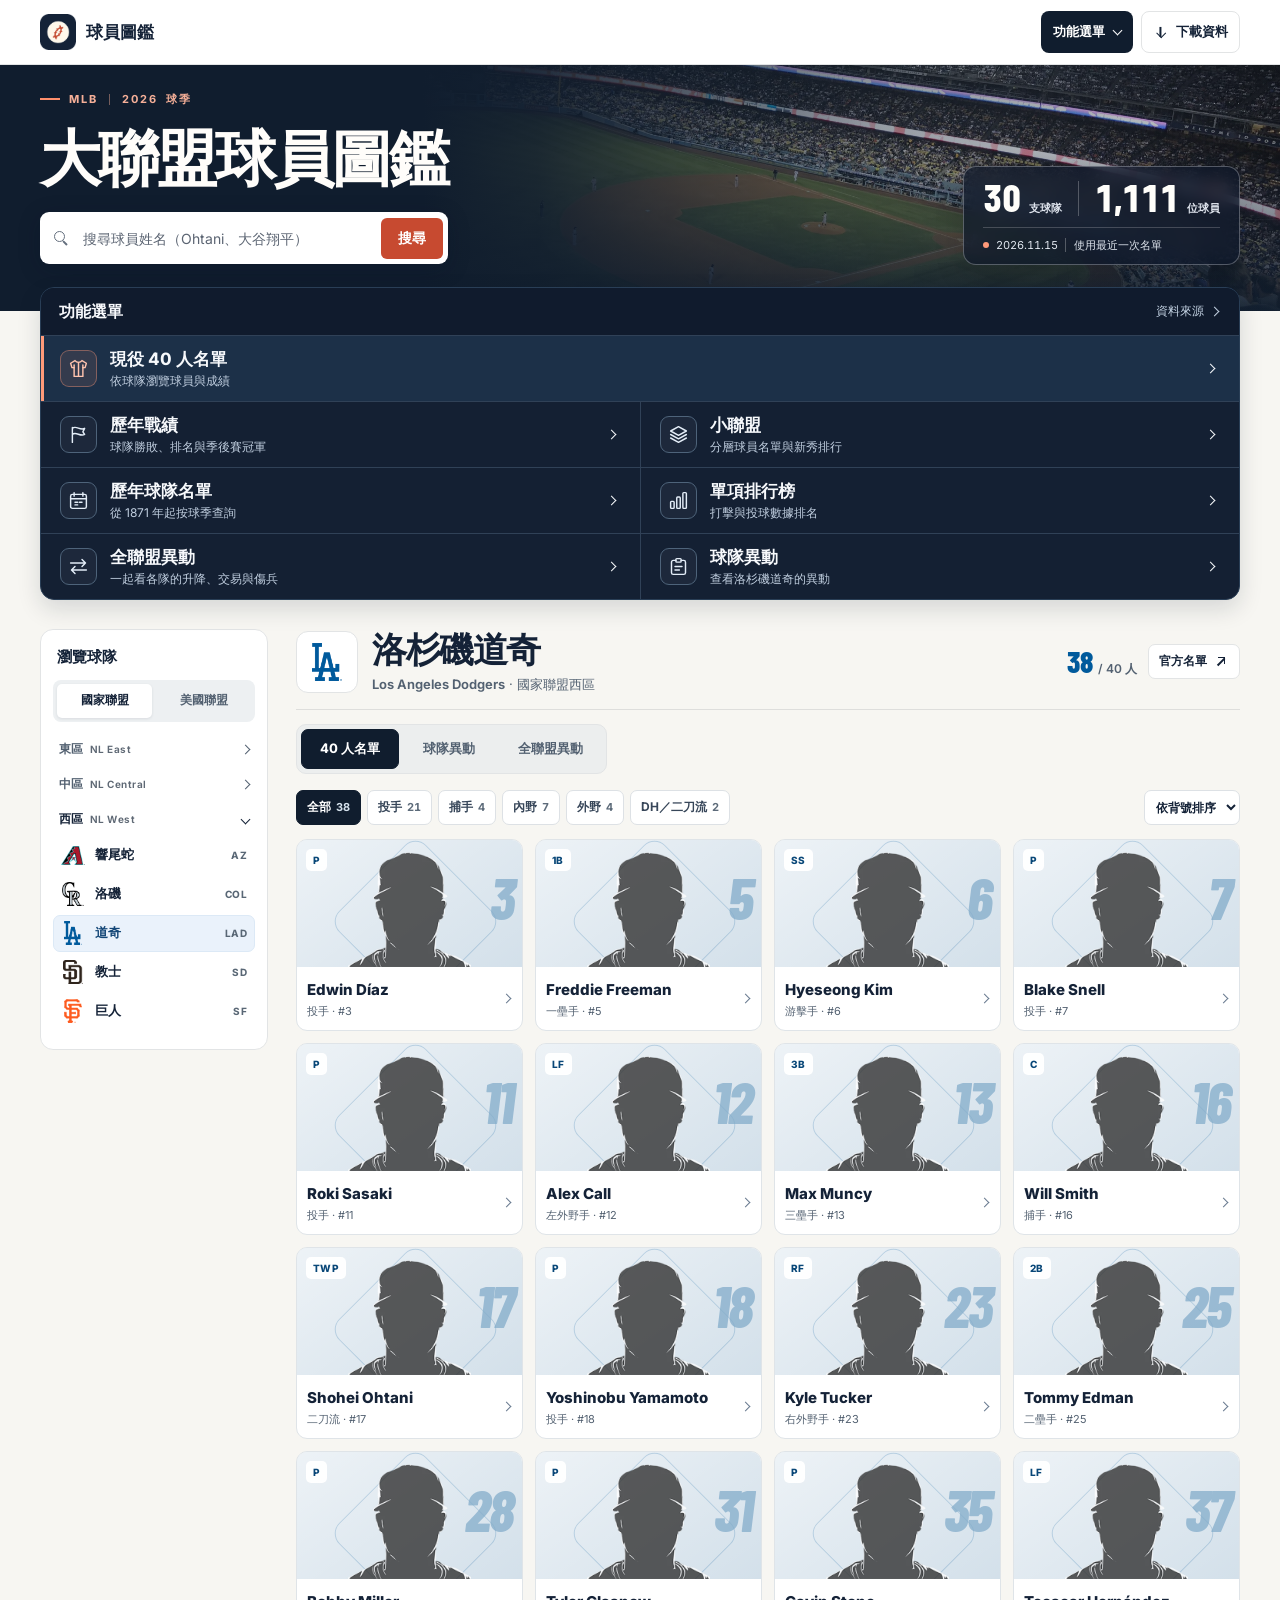
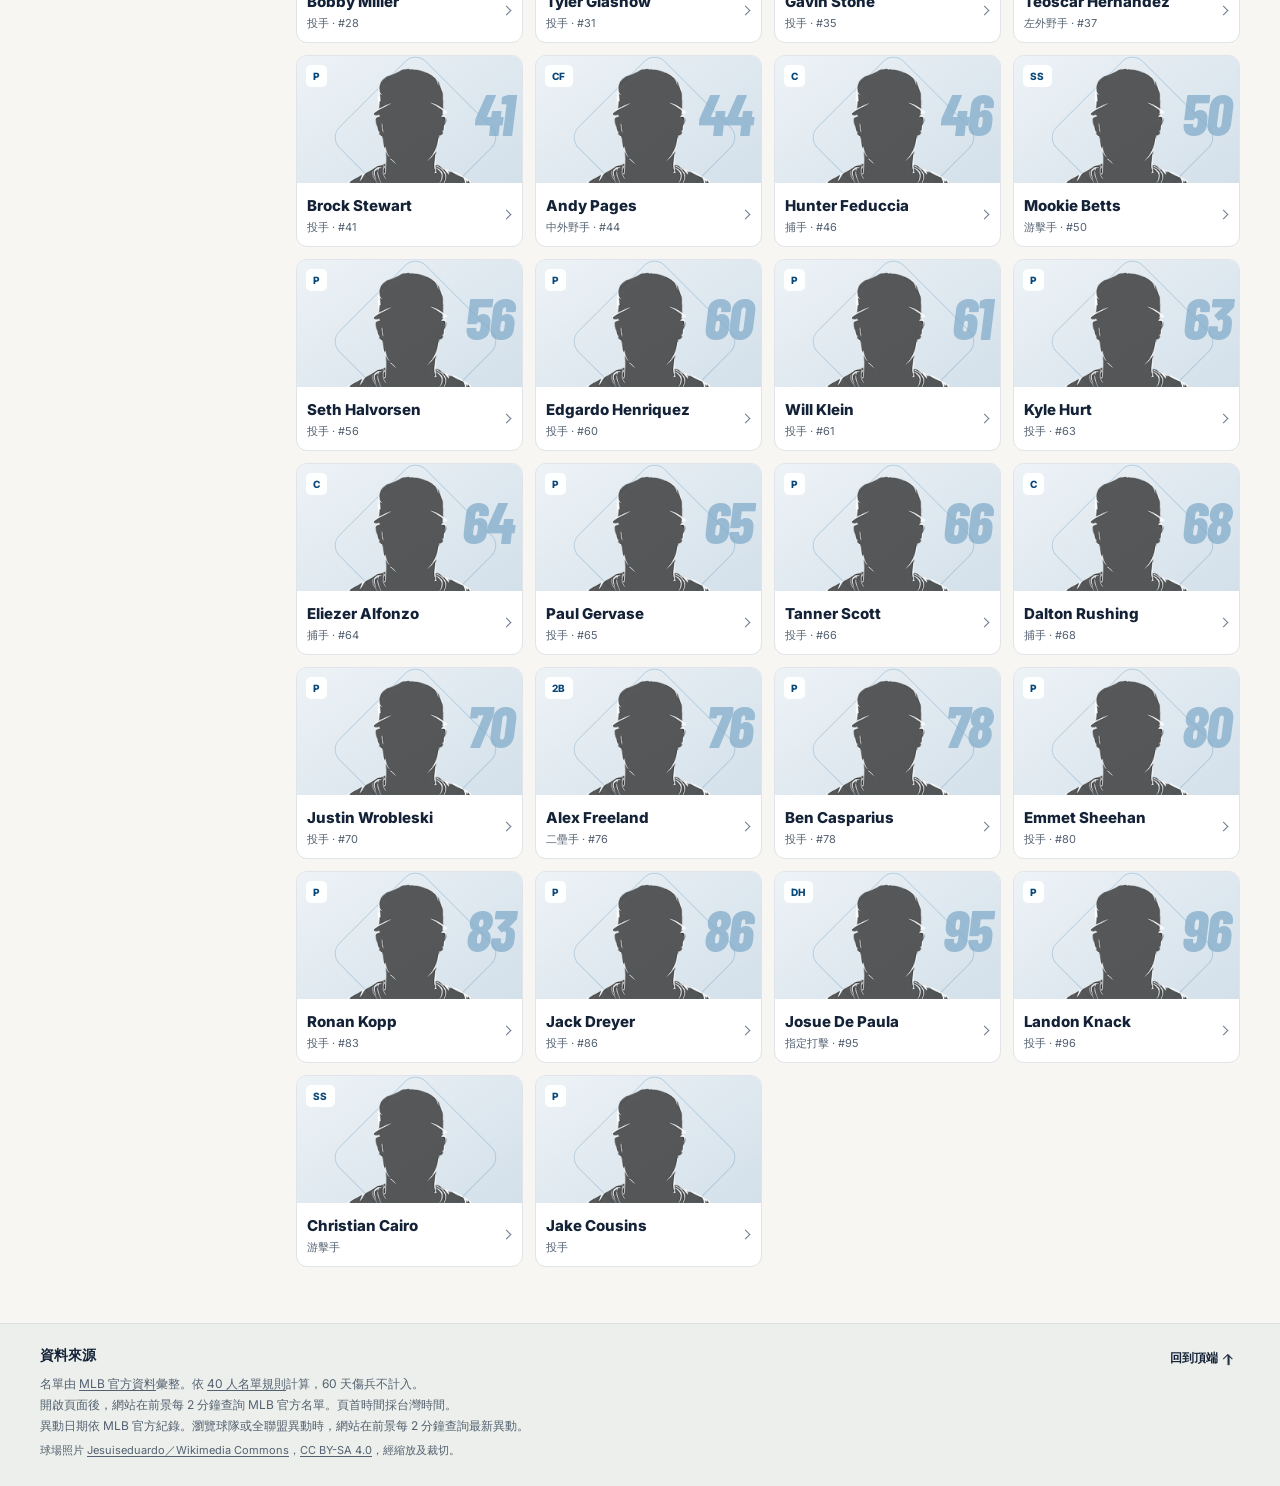
==== docs/index.html @ 98063367 "Make homepage features easier to find on mobile and desktop" ====
<!doctype html>
<html lang="zh-Hant">
<head>
  <meta charset="utf-8">
  <meta name="viewport" content="width=device-width, initial-scale=1">
  <meta name="theme-color" content="#101d2e">
  <meta name="description" content="查詢 MLB 30 支球隊的官方 40 人名單、球員資料與升降、交易等球隊異動。">
  <title>球員圖鑑｜MLB 40 人名單</title>
  <link rel="icon" href="assets/baseball.png" type="image/png">
  <link rel="preload" href="assets/inter.woff2" as="font" type="font/woff2" crossorigin>
  <link rel="preconnect" href="https://img.mlbstatic.com" crossorigin>
  <link rel="stylesheet" href="styles.css?v=5">
  <script type="module" src="app.js?v=5"></script>
</head>
<body id="top" class="home-page">
  <a class="skip-link" href="#roster">跳到球員名單</a>
  <header class="site-header home-header" id="home-header">
    <div class="shell header-inner">
      <a class="brand" href="./" aria-label="球員圖鑑首頁">
        <img class="brand-mark" src="assets/baseball.png" alt="" width="36" height="36">
        <span>球員圖鑑</span>
      </a>
      <div class="header-actions">
        <a class="header-menu-link" href="#site-menu">功能選單<span class="icon icon-chevron" aria-hidden="true"></span></a>
        <details class="downloads" id="downloads">
          <summary><span class="icon icon-download" aria-hidden="true"></span>下載資料</summary>
          <div class="download-menu">
            <a href="data/mlb-40-man.csv" data-export="csv" download="mlb-40-man.csv">CSV <span>試算表</span></a>
            <a href="data/rosters.json" data-export="json" download="rosters.json">JSON <span>結構化資料</span></a>
          </div>
        </details>
      </div>
    </div>
  </header>

  <main>
    <section class="hero" aria-labelledby="page-title">
      <div class="hero-image" aria-hidden="true"></div>
      <div class="shell hero-inner">
        <div class="hero-copy">
          <p class="eyebrow"><span></span>MLB <span class="eyebrow-divider"></span> <b id="season">2026</b> 球季</p>
          <h1 id="page-title">大聯盟球員圖鑑</h1>
          <form class="search-form" id="player-search" role="search">
            <label for="search-input" class="visually-hidden">搜尋全部球隊的球員</label>
            <span class="icon icon-search" aria-hidden="true"></span>
            <input id="search-input" name="q" type="search" autocomplete="off" spellcheck="false" placeholder="搜尋球員姓名（Ohtani、大谷翔平）" disabled>
            <button type="button" id="clear-search" class="search-clear" aria-label="清除搜尋" hidden><span class="icon icon-close" aria-hidden="true"></span></button>
            <button class="search-submit" type="submit" disabled>搜尋</button>
          </form>
        </div>
        <div class="hero-facts" aria-label="名單涵蓋範圍">
          <div class="fact-numbers">
            <div class="fact"><strong id="team-total">–</strong><span>支球隊</span></div>
            <div class="fact"><strong id="player-total">–</strong><span>位球員</span></div>
          </div>
          <div class="fact-date" id="live-status"><span class="fact-dot"></span><time id="hero-date"></time><span id="live-status-text">MLB 官方資料</span></div>
        </div>
      </div>
    </section>

    <nav class="shell feature-menu" id="site-menu" aria-labelledby="site-menu-title" tabindex="-1">
      <div class="feature-menu-heading">
        <h2 id="site-menu-title">功能選單</h2>
        <a class="feature-source" href="#sources">資料來源<span class="icon icon-chevron" aria-hidden="true"></span></a>
      </div>
      <ul class="feature-list">
        <li class="feature-primary">
          <a class="feature-link" href="#roster" data-team-view="roster" aria-current="true" aria-labelledby="feature-roster-title">
            <span class="feature-mark" aria-hidden="true"><svg viewBox="0 0 24 24" focusable="false"><path d="M8 3 3 6l1.5 5H7v10h10V11h2.5L21 6l-5-3c-1 1.4-2.3 2-4 2S9 4.4 8 3Z"/><path d="M12 5v16M7 11V8m10 3V8"/></svg></span>
            <span class="feature-copy"><strong id="feature-roster-title">現役 40 人名單</strong><small>依球隊瀏覽球員與成績</small></span>
            <span class="icon icon-chevron feature-chevron" aria-hidden="true"></span>
          </a>
        </li>
        <li>
          <a class="feature-link" href="standings.html" aria-labelledby="feature-standings-title">
            <span class="feature-mark" aria-hidden="true"><svg viewBox="0 0 24 24" focusable="false"><path d="M5 21V4m0 1c4-4 9 3 14 0l-2 4 2 3c-5 3-10-4-14 0"/></svg></span>
            <span class="feature-copy"><strong id="feature-standings-title">歷年戰績</strong><small>球隊勝敗、排名與季後賽冠軍</small></span>
            <span class="icon icon-chevron feature-chevron" aria-hidden="true"></span>
          </a>
        </li>
        <li>
          <a class="feature-link" href="minors.html" data-minors-link aria-labelledby="feature-minors-title">
            <span class="feature-mark" aria-hidden="true"><svg viewBox="0 0 24 24" focusable="false"><path d="m12 3 9 5-9 5-9-5 9-5Zm-9 9 9 5 9-5M3 16l9 5 9-5"/></svg></span>
            <span class="feature-copy"><strong id="feature-minors-title">小聯盟</strong><small>分層球員名單與新秀排行</small></span>
            <span class="icon icon-chevron feature-chevron" aria-hidden="true"></span>
          </a>
        </li>
        <li>
          <a class="feature-link" href="history.html" aria-labelledby="feature-history-title">
            <span class="feature-mark" aria-hidden="true"><svg viewBox="0 0 24 24" focusable="false"><rect x="3" y="5" width="18" height="16" rx="2"/><path d="M7 3v4m10-4v4M3 10h18m-13 4h3m2 0h3m-8 3h3"/></svg></span>
            <span class="feature-copy"><strong id="feature-history-title">歷年球隊名單</strong><small>從 1871 年起按球季查詢</small></span>
            <span class="icon icon-chevron feature-chevron" aria-hidden="true"></span>
          </a>
        </li>
        <li>
          <a class="feature-link" href="leaders.html" aria-labelledby="feature-leaders-title">
            <span class="feature-mark" aria-hidden="true"><svg viewBox="0 0 24 24" focusable="false"><rect x="3" y="13" width="4" height="8" rx="1"/><rect x="10" y="8" width="4" height="13" rx="1"/><rect x="17" y="3" width="4" height="18" rx="1"/></svg></span>
            <span class="feature-copy"><strong id="feature-leaders-title">單項排行榜</strong><small>打擊與投球數據排名</small></span>
            <span class="icon icon-chevron feature-chevron" aria-hidden="true"></span>
          </a>
        </li>
        <li>
          <a class="feature-link" href="?view=league-transactions#roster" data-team-view="league-transactions" aria-labelledby="feature-league-title">
            <span class="feature-mark" aria-hidden="true"><svg viewBox="0 0 24 24" focusable="false"><path d="M3 8h17l-4-4m4 4-4 4M21 16H4l4 4m-4-4 4-4"/></svg></span>
            <span class="feature-copy"><strong id="feature-league-title">全聯盟異動</strong><small>一起看各隊的升降、交易與傷兵</small></span>
            <span class="icon icon-chevron feature-chevron" aria-hidden="true"></span>
          </a>
        </li>
        <li>
          <a class="feature-link" href="?view=transactions#roster" data-team-view="transactions" aria-labelledby="feature-team-title">
            <span class="feature-mark" aria-hidden="true"><svg viewBox="0 0 24 24" focusable="false"><path d="M9 5H6a2 2 0 0 0-2 2v12a2 2 0 0 0 2 2h12a2 2 0 0 0 2-2V7a2 2 0 0 0-2-2h-3M8 12h8m-8 4h5"/><rect x="9" y="3" width="6" height="4" rx="1"/></svg></span>
            <span class="feature-copy"><strong id="feature-team-title">球隊異動</strong><small id="feature-team-detail">查看所選球隊的異動</small></span>
            <span class="icon icon-chevron feature-chevron" aria-hidden="true"></span>
          </a>
        </li>
      </ul>
    </nav>

    <div class="shell directory" id="roster">
      <aside class="teams-panel" aria-labelledby="teams-title">
        <h2 id="teams-title">瀏覽球隊</h2>
        <div class="desktop-teams">
          <div class="league-switch" id="league-switch" role="group" aria-label="聯盟">
            <button type="button" data-league="NL" aria-pressed="true" disabled>國家聯盟</button>
            <button type="button" data-league="AL" aria-pressed="false" disabled>美國聯盟</button>
          </div>
          <div class="division-list" id="division-list"></div>
        </div>
        <label for="team-select" class="mobile-teams visually-hidden">選擇球隊</label>
        <select id="team-select" class="mobile-teams team-select" disabled></select>
      </aside>

      <section class="roster-main" id="roster-main" aria-labelledby="roster-title" aria-busy="true">
        <div id="view-heading" class="view-heading">
          <h2 id="roster-title" tabindex="-1">球員名單</h2>
        </div>
        <div class="team-view-switch" id="team-view-switch" role="group" aria-label="查看球隊資料" hidden>
          <button type="button" data-team-view="roster" aria-pressed="true">40 人名單</button>
          <button type="button" data-team-view="transactions" aria-pressed="false">球隊異動</button>
          <button type="button" data-team-view="league-transactions" aria-pressed="false">全聯盟異動</button>
        </div>
        <div class="roster-toolbar" id="roster-toolbar" hidden>
          <div id="position-filters" class="position-filters" role="group" aria-label="依守備位置篩選">
            <button type="button" data-position="all" aria-pressed="true">全部 <span></span></button>
            <button type="button" data-position="pitcher" aria-pressed="false">投手 <span></span></button>
            <button type="button" data-position="catcher" aria-pressed="false">捕手 <span></span></button>
            <button type="button" data-position="infield" aria-pressed="false">內野 <span></span></button>
            <button type="button" data-position="outfield" aria-pressed="false">外野 <span></span></button>
            <button type="button" data-position="other" aria-pressed="false">DH／二刀流 <span></span></button>
          </div>
          <div class="sort-control">
            <label for="sort-select" class="visually-hidden">排序</label>
            <select id="sort-select">
              <option value="jersey">依背號排序</option>
              <option value="name">依英文姓名</option>
              <option value="age">依年齡排序</option>
            </select>
          </div>
        </div>
        <p id="results-status" class="visually-hidden" role="status" aria-live="polite"></p>
        <div id="player-results" class="player-results">
          <p class="loading-message">正在載入 MLB 名單…</p>
        </div>
        <section id="transactions-panel" aria-label="球隊異動" hidden>
          <div class="roster-toolbar transaction-toolbar">
            <div class="position-filters" id="transaction-filters" role="group" aria-label="異動類型">
              <button type="button" data-transaction-filter="all" aria-pressed="true">全部</button>
              <button type="button" data-transaction-filter="roster" aria-pressed="false">升降</button>
              <button type="button" data-transaction-filter="trade" aria-pressed="false">交易</button>
              <button type="button" data-transaction-filter="injury" aria-pressed="false">傷兵</button>
              <button type="button" data-transaction-filter="waivers" aria-pressed="false">DFA／讓渡</button>
              <button type="button" data-transaction-filter="contracts" aria-pressed="false">簽約／離隊</button>
              <button type="button" data-transaction-filter="other" aria-pressed="false">其他</button>
            </div>
            <div class="sort-control">
              <label for="transaction-period" class="visually-hidden">異動日期範圍</label>
              <select id="transaction-period">
                <option value="30">近 30 天</option>
                <option value="90">近 90 天</option>
                <option value="365">近一年</option>
              </select>
            </div>
          </div>
          <div class="transaction-status-line">
            <p id="transaction-status" class="transaction-status" role="status"></p>
            <button type="button" id="transaction-retry" class="source-link" hidden>重新查詢</button>
          </div>
          <div id="transaction-results"></div>
          <button type="button" id="transaction-more" class="show-more" hidden></button>
        </section>
        <noscript><p>啟用 JavaScript 即可瀏覽球隊，也可以直接下載 <a href="data/mlb-40-man.csv" download>完整 CSV 名單</a>。</p></noscript>
      </section>
    </div>
  </main>

  <footer id="sources" class="site-footer">
    <div class="shell footer-inner">
      <div>
        <h2>資料來源</h2>
        <p>名單由 <a href="https://www.mlb.com/team" target="_blank" rel="noopener noreferrer">MLB 官方資料</a>彙整。依 <a href="https://www.mlb.com/glossary/transactions/40-man-roster" target="_blank" rel="noopener noreferrer">40 人名單規則</a>計算，60 天傷兵不計入。</p>
        <p>開啟頁面後，網站在前景每 2 分鐘查詢 MLB 官方名單。頁首時間採台灣時間。</p>
        <p>異動日期依 MLB 官方紀錄。瀏覽球隊或全聯盟異動時，網站在前景每 2 分鐘查詢最新異動。</p>
        <p class="photo-credit">球場照片 <a href="https://commons.wikimedia.org/wiki/File:Dodger_Stadium_Field.jpg" target="_blank" rel="noopener noreferrer">Jesuiseduardo／Wikimedia Commons</a>，<a href="https://creativecommons.org/licenses/by-sa/4.0/" target="_blank" rel="noopener noreferrer">CC BY-SA 4.0</a>，經縮放及裁切。</p>
      </div>
      <a class="top-link" href="#top">回到頂端 <span class="icon icon-up" aria-hidden="true"></span></a>
    </div>
  </footer>

</body>
</html>
---- docs/styles.css ----
@font-face {
  font-family: Inter;
  src: url("assets/inter.woff2") format("woff2");
  font-display: swap;
  font-weight: 400 800;
}

@font-face {
  font-family: "Barlow Condensed";
  src: url("assets/barlow-normal-800.woff2") format("woff2");
  font-display: swap;
  font-weight: 800;
}

@font-face {
  font-family: "Barlow Condensed";
  src: url("assets/barlow-italic-800.woff2") format("woff2");
  font-display: swap;
  font-style: italic;
  font-weight: 800;
}

:root {
  color-scheme: light;
  --paper: #f7f6f2;
  --surface: #fff;
  --ink: #142237;
  --muted: #536171;
  --line: #e2e4e5;
  --navy: #101d2e;
  --orange: #c74a30;
  --orange-light: #ff9a79;
  --blue: #154777;
  --team: #005a9c;
  --font: Inter, "Noto Sans CJK TC", "PingFang TC", "Microsoft JhengHei", sans-serif;
  --display: "Barlow Condensed", "Arial Narrow", var(--font);
  font-family: var(--font);
  color: var(--ink);
  background: var(--paper);
}

*, *::before, *::after { box-sizing: border-box; }

html { scroll-behavior: smooth; }
body { margin: 0; min-width: 300px; }
a { color: inherit; }
button, input, select { font: inherit; }
button, summary, select { cursor: pointer; }
button { color: inherit; }
:focus-visible { outline: 3px solid #136cb0; outline-offset: 3px; }
[hidden] { display: none !important; }

.shell {
  max-width: 1344px;
  width: calc(100% - 80px);
  margin-inline: auto;
}

.visually-hidden {
  position: absolute !important;
  width: 1px;
  height: 1px;
  padding: 0;
  margin: -1px;
  clip-path: inset(50%);
  overflow: hidden;
  white-space: nowrap;
}

.skip-link {
  position: fixed;
  z-index: 20;
  left: 14px;
  top: 10px;
  transform: translateY(-180%);
  padding: 10px 14px;
  border-radius: 7px;
  background: white;
}
.skip-link:focus { transform: none; }

.site-header {
  background: var(--surface);
  position: relative;
  z-index: 3;
}

.home-header { position: sticky; top: 0; border-bottom: 1px solid var(--line); }
.home-page :is(#site-menu, #roster, #roster-title, #sources) { scroll-margin-top: 76px; }

.header-inner {
  min-height: 64px;
  display: flex;
  justify-content: space-between;
  align-items: center;
  gap: 10px;
}

.brand {
  display: inline-flex;
  align-items: center;
  gap: 10px;
  justify-self: start;
  font-size: 17px;
  font-weight: 800;
  text-decoration: none;
  white-space: nowrap;
}
.brand-mark { display: block; }

.header-actions { display: flex; flex-shrink: 0; align-items: center; gap: 8px; }
.header-menu-link {
  display: inline-flex;
  align-items: center;
  gap: 9px;
  min-height: 42px;
  padding: 8px 12px;
  border-radius: 8px;
  background: var(--navy);
  color: white;
  font-size: 13px;
  font-weight: 750;
  text-decoration: none;
  white-space: nowrap;
}
.header-menu-link:hover { background: #253952; }
.header-menu-link .icon-chevron { transform: translateY(-2px) rotate(135deg); }

.downloads { position: relative; }
.downloads summary {
  background: white;
  border: 1px solid var(--line);
  border-radius: 8px;
  padding: 8px 11px;
  min-height: 42px;
  color: var(--ink);
  font-size: 13px;
  font-weight: 700;
  list-style: none;
  display: flex;
  align-items: center;
  gap: 8px;
  white-space: nowrap;
}
summary::-webkit-details-marker { display: none; }
.downloads summary:hover, .downloads[open] summary { background: #f4f6f8; }
.download-menu {
  position: absolute;
  top: calc(100% + 9px);
  right: 0;
  width: 177px;
  padding: 5px;
  border: 1px solid var(--line);
  border-radius: 10px;
  box-shadow: 0 9px 24px #11263a19;
  background: var(--surface);
}
.download-menu a {
  display: flex;
  justify-content: space-between;
  align-items: center;
  text-decoration: none;
  padding: 9px 10px;
  border-radius: 6px;
  font-weight: 700;
  font-size: 13px;
}
.download-menu a:hover { background: #edf3f8; }
.download-menu span { color: var(--muted); font-size: 12px; font-weight: 500; }

.hero {
  position: relative;
  overflow: hidden;
  color: white;
  background: var(--navy);
  isolation: isolate;
}
.hero-image {
  position: absolute;
  z-index: -1;
  inset: 0 0 0 31%;
  background: url("assets/dodger-stadium.webp") 59% 56% / cover no-repeat;
}
.hero::after {
  content: "";
  position: absolute;
  z-index: -1;
  inset: 0;
  background:
    linear-gradient(90deg, #101d2e 23%, #101d2e 33%, #101d2ee8 42%, #101d2e52 69%, #101d2e16 100%),
    linear-gradient(0deg, #101d2ef0 0%, #17243729 65%, #101d2e36 100%);
}
.hero-inner {
  min-height: 246px;
  display: flex;
  justify-content: space-between;
  align-items: end;
  gap: 26px;
  padding-block: 26px 46px;
}
.hero-copy { align-self: center; min-width: 0; }
.eyebrow {
  display: flex;
  gap: 9px;
  align-items: center;
  margin: 0 0 14px;
  font-size: 11px;
  letter-spacing: .16em;
  font-weight: 750;
  color: #f5af98;
}
.eyebrow > span:first-child { width: 20px; height: 2px; background: #ff8f6c; }
.eyebrow-divider { width: 1px; height: 11px; background: #f5af9870; margin-inline: 3px; }
.hero h1 {
  margin: 0;
  font-size: clamp(36px, 4.8vw, 65px);
  font-weight: 900;
  letter-spacing: -.045em;
  line-height: 1.2;
  color: #fffdfa;
}
.hero-copy .search-form { margin-top: 18px; }

.search-form {
  min-height: 52px;
  width: min(484px, 100%);
  display: flex;
  align-items: center;
  gap: 12px;
  padding: 5px 5px 5px 14px;
  border-radius: 9px;
  background: white;
  color: var(--ink);
  box-shadow: 0 5px 22px #0a12243d;
}
.search-form:focus-within { outline: 2px solid #9acbfc; outline-offset: 3px; }
.search-form input {
  flex: 1;
  min-width: 0;
  border: 0;
  padding-block: 8px;
  outline: none;
  background: transparent;
  color: var(--ink);
  font-size: 14px;
}
.search-form input::placeholder { color: #5b6472; opacity: 1; }
.search-form input::-webkit-search-cancel-button { display: none; }
.search-form input:focus-visible { outline: none; }
.search-form > .icon { color: #646f7e; }
.search-clear {
  display: grid;
  place-items: center;
  padding: 0;
  border: 0;
  background: transparent;
  border-radius: 50%;
  width: 30px;
  height: 30px;
  flex-shrink: 0;
}
.search-clear:hover { background: #15283d12; }
.search-submit {
  flex-shrink: 0;
  background: var(--orange);
  color: #fff;
  border: 0;
  border-radius: 6px;
  min-height: 41px;
  padding: 7px 17px;
  font-size: 14px;
  font-weight: 750;
}
.search-submit:hover { background: #b73924; }

.hero-facts {
  border: 1px solid #ffffff48;
  border-radius: 13px;
  background: #0a1528a6;
  box-shadow: 0 10px 30px #0002;
  backdrop-filter: blur(9px);
  padding: 14px 19px 12px;
  min-width: 245px;
  flex-shrink: 0;
}
.fact-numbers { display: flex; align-items: center; }
.fact { display: flex; align-items: baseline; gap: 8px; flex: 1; white-space: nowrap; }
.fact + .fact { border-left: 1px solid #ffffff40; margin-left: 16px; padding-left: 16px; }
.fact strong { font: 800 37px/.9 var(--display); color: #fffefa; font-variant-numeric: tabular-nums; }
.fact span { color: #e0e5ee; font-size: 11px; font-weight: 600; }
.fact-date {
  border-top: 1px solid #ffffff32;
  padding-top: 10px;
  margin-top: 11px;
  display: flex;
  align-items: center;
  gap: 7px;
  font-size: 11px;
  line-height: 1.3;
  color: #e1e7ef;
}
.fact-date time { font-variant-numeric: tabular-nums; }
.fact-date time + span { padding-left: 8px; border-left: 1px solid #ffffff45; }
.fact-dot { width: 6px; height: 6px; border-radius: 50%; background: #ff9a79; }
.fact-date[data-state="fresh"] .fact-dot { background: #88e6b9; }

.feature-menu {
  position: relative;
  z-index: 1;
  margin-top: -24px;
  border: 1px solid #293e56;
  border-radius: 14px;
  overflow: hidden;
  background: #142033;
  color: #f7f9fc;
  box-shadow: 0 9px 23px #101d2e24;
}
.feature-menu-heading {
  display: flex;
  justify-content: space-between;
  align-items: center;
  min-height: 47px;
  gap: 10px;
  padding: 0 18px;
  background: #101b2d;
}
.feature-menu-heading h2 { margin: 0; font-size: 16px; font-weight: 800; }
.feature-source {
  display: inline-flex;
  align-items: center;
  gap: 7px;
  min-height: 44px;
  padding-inline: 3px;
  color: #c2d1e1;
  font-size: 12px;
  text-decoration: none;
  white-space: nowrap;
}
.feature-source:hover { text-decoration: underline; }
.feature-list {
  display: grid;
  grid-template-columns: repeat(2, minmax(0, 1fr));
  margin: 0;
  padding: 0;
  list-style: none;
}
.feature-list li { border-top: 1px solid #304157; min-width: 0; }
.feature-primary { grid-column: 1 / -1; }
.feature-list li:nth-child(odd):not(.feature-primary) { border-left: 1px solid #304157; }
.feature-link {
  display: grid;
  grid-template-columns: 37px minmax(0, 1fr) 13px;
  align-items: center;
  gap: 13px;
  min-height: 65px;
  height: 100%;
  padding: 8px 19px;
  text-decoration: none;
}
.feature-link[aria-current] { background: #1c3048; box-shadow: inset 3px 0 #ff9a79; }
.feature-link:hover, .feature-link:focus-visible, .feature-link:active { background: #263b55; }
.feature-link:focus-visible { outline: 2px solid #ffac8f; outline-offset: -3px; }
.feature-mark {
  display: grid;
  place-items: center;
  width: 37px;
  height: 37px;
  border: 1px solid #4e637a;
  border-radius: 9px;
  background: #ffffff0a;
  color: #e4edf8;
}
.feature-link[aria-current] .feature-mark {
  border-color: #ff9a7966;
  background: #ff9a791c;
  color: #ffc3ae;
}
.feature-mark svg {
  width: 21px;
  height: 21px;
  fill: none;
  stroke: currentColor;
  stroke-width: 1.65;
  stroke-linecap: round;
  stroke-linejoin: round;
}
.feature-copy { display: grid; gap: 3px; }
.feature-copy strong { font-size: 17px; line-height: 1.22; font-weight: 750; }
.feature-copy small { font-size: 12px; line-height: 1.3; color: #c1cfe0; }
.feature-chevron { width: 9px; height: 9px; color: #b1c1d4; }
.feature-link:hover .feature-chevron, .feature-link:focus-visible .feature-chevron { color: white; }

.directory {
  padding-block: 29px 56px;
  display: grid;
  grid-template-columns: 228px minmax(0, 1fr);
  gap: 28px;
  align-items: start;
}
.teams-panel {
  position: sticky;
  top: 17px;
  max-height: calc(100dvh - 34px);
  overflow: auto;
  background: var(--surface);
  border: 1px solid var(--line);
  border-radius: 13px;
  padding: 17px 12px 13px;
}
.teams-panel h2 {
  margin: 0 4px 13px;
  font-size: 15px;
  font-weight: 800;
  line-height: 1.3;
}
.league-switch {
  display: grid;
  grid-template-columns: 1fr 1fr;
  background: #edf0f2;
  border-radius: 8px;
  gap: 4px;
  padding: 4px;
  margin-bottom: 11px;
}
.league-switch button {
  border: 0;
  background: transparent;
  border-radius: 5px;
  min-height: 34px;
  font-size: 12px;
  font-weight: 700;
  color: var(--muted);
  white-space: nowrap;
}
.league-switch button[aria-pressed="true"] {
  background: white;
  color: var(--ink);
  box-shadow: 0 1px 3px #14223718;
}
.league-switch button:hover { color: var(--ink); }
.division + .division { margin-top: 2px; }
.division summary {
  display: flex;
  align-items: center;
  justify-content: space-between;
  padding: 7px 6px;
  min-height: 33px;
  font-size: 12px;
  font-weight: 750;
  color: var(--muted);
  list-style: none;
}
.division summary:hover { color: var(--ink); }
.division[open] summary { color: var(--ink); }
.division[open] .icon-chevron { transform: rotate(135deg); }
.division-name { display: flex; align-items: baseline; gap: 7px; }
.division-code { color: #5e6874; font-size: 10px; font-weight: 650; letter-spacing: .045em; }

.team-list { list-style: none; margin: 0; padding: 1px 0 6px; }
.team-list li + li { margin-top: 2px; }
.team-button {
  display: grid;
  grid-template-columns: 26px 1fr auto;
  align-items: center;
  gap: 8px;
  border: 1px solid transparent;
  background: transparent;
  border-radius: 7px;
  width: 100%;
  padding: 5px 7px;
  min-height: 37px;
  text-align: start;
  font-size: 13px;
  font-weight: 650;
}
.team-button:hover { background: #f2f5f8; }
.team-button[aria-current="true"] { background: #eaf2fb; border-color: #dce9f6; color: #144777; }
.team-button img, .result-team img { width: 24px; height: 24px; object-fit: contain; }
.team-button .team-abbr { font-size: 10px; letter-spacing: .03em; font-weight: 750; color: #596775; }
.mobile-teams { display: none; }

.view-heading {
  display: flex;
  align-items: center;
  justify-content: space-between;
  gap: 17px;
  min-height: 79px;
  margin-bottom: 14px;
  padding-bottom: 15px;
  border-bottom: 1px solid #dededc;
}
.team-identity { display: flex; align-items: center; min-width: 0; gap: 14px; }
.team-crest {
  width: 62px;
  height: 62px;
  padding: 11px;
  flex-shrink: 0;
  object-fit: contain;
  border-radius: 12px;
  background: #fff;
  border: 1px solid var(--line);
}
.team-label h2, .search-heading h2, .view-heading > h2 {
  margin: 0;
  line-height: 1.17;
  font-size: clamp(24px, 2.9vw, 35px);
  font-weight: 850;
  letter-spacing: -.04em;
}
.team-subtitle, .search-heading p {
  margin: 5px 0 0;
  color: var(--muted);
  font-size: 13px;
  line-height: 1.5;
}
.team-subtitle .english-name { font-weight: 650; }
.team-actions { display: flex; align-items: center; gap: 11px; flex-shrink: 0; }
.roster-count {
  display: flex;
  align-items: baseline;
  gap: 5px;
  white-space: nowrap;
}
.roster-count strong { color: var(--team); font: 800 30px/1 var(--display); }
.roster-count span { color: var(--muted); font-size: 12px; font-weight: 600; }
.source-link {
  display: inline-flex;
  align-items: center;
  gap: 7px;
  padding: 8px 10px;
  border: 1px solid var(--line);
  background: white;
  border-radius: 7px;
  font-size: 12px;
  font-weight: 720;
  text-decoration: none;
  white-space: nowrap;
}
.source-link:hover { border-color: #b6c7d8; color: var(--blue); }

.team-view-switch {
  display: flex;
  gap: 5px;
  margin: 0 0 16px;
  padding: 4px;
  width: fit-content;
  max-width: 100%;
  border: 1px solid var(--line);
  border-radius: 10px;
  background: #eceeee;
}
.team-view-switch button {
  min-height: 40px;
  padding: 7px 18px;
  border: 1px solid transparent;
  border-radius: 7px;
  color: var(--muted);
  background: transparent;
  font-size: 13px;
  font-weight: 750;
  white-space: nowrap;
}
.team-view-switch button:hover { color: var(--ink); }
.team-view-switch button[aria-pressed="true"] {
  color: white;
  background: var(--navy);
  border-color: var(--navy);
}

.roster-toolbar {
  display: flex;
  justify-content: space-between;
  align-items: center;
  gap: 11px;
  margin-bottom: 14px;
}
.position-filters { display: flex; flex-wrap: wrap; gap: 6px; }
.position-filters button {
  min-height: 35px;
  padding: 6px 10px;
  border: 1px solid #dde1e5;
  background: white;
  border-radius: 7px;
  font-size: 12px;
  font-weight: 700;
  color: #374659;
  white-space: nowrap;
}
.position-filters button span {
  margin-left: 2px;
  color: #5d6b7a;
  font-size: 11px;
  font-variant-numeric: tabular-nums;
}
.position-filters button:hover { border-color: #a8b9ca; }
.position-filters button[aria-pressed="true"] { background: var(--navy); color: white; border-color: var(--navy); }
.position-filters button[aria-pressed="true"] span { color: #d7e3ee; }

.sort-control select, .team-select {
  min-height: 35px;
  color: var(--ink);
  border: 1px solid #dde1e5;
  border-radius: 7px;
  background-color: white;
  font-size: 12px;
  padding: 5px 7px;
  font-weight: 650;
}
.search-heading { min-width: 0; }
.search-heading p { overflow-wrap: anywhere; }

.transaction-toolbar { flex-wrap: wrap; margin-bottom: 10px; }
.transaction-status-line {
  display: flex;
  flex-wrap: wrap;
  align-items: center;
  gap: 8px;
  min-height: 24px;
  margin: 0 0 9px;
}
.transaction-status { margin: 0; color: var(--muted); font-size: 12px; line-height: 1.5; }
.transaction-list {
  display: grid;
  gap: 8px;
  padding: 0;
  margin: 0;
  list-style: none;
}
.transaction-item {
  display: grid;
  grid-template-columns: 112px minmax(0, 1fr);
  align-items: start;
  gap: 10px 16px;
  padding: 14px 16px;
  border: 1px solid var(--line);
  border-radius: 10px;
  background: var(--surface);
}
.transaction-date {
  width: fit-content;
  padding-block: 4px;
  color: var(--muted);
  font-size: 12px;
  font-weight: 650;
  font-variant-numeric: tabular-nums;
  text-decoration: underline;
  text-decoration-color: #b9c3cd;
  text-underline-offset: 3px;
}
.transaction-date:hover { color: var(--blue); }
.transaction-copy { min-width: 0; overflow-wrap: anywhere; }
.transaction-copy h3 { margin: 6px 0 0; font-size: 17px; line-height: 1.4; }
.transaction-copy p { margin: 4px 0 0; color: var(--muted); font-size: 13px; line-height: 1.55; }
.transaction-copy a { text-underline-offset: 3px; text-decoration-color: #bdc9d6; }
.transaction-copy a:hover { color: var(--blue); }
.transaction-meta { display: flex; flex-wrap: wrap; align-items: center; gap: 5px 12px; }
.transaction-club {
  display: inline-flex;
  align-items: center;
  gap: 5px;
  color: var(--blue);
  font-size: 12px;
  font-weight: 750;
}
.transaction-club img { flex-shrink: 0; object-fit: contain; }
.transaction-copy h3 .transaction-club { font-size: inherit; }
.transaction-label {
  display: inline-block;
  border-radius: 5px;
  padding: 3px 7px;
  background: #eceff1;
  color: #3f4e61;
  font-size: 11px;
  font-weight: 760;
  line-height: 1.45;
}
.transaction-label[data-category="roster"] { background: #e3eef9; color: #164e76; }
.transaction-label[data-category="trade"] { background: #e7efed; color: #23594f; }
.transaction-label[data-category="injury"] { background: #faeadc; color: #753d1e; }
.transaction-label[data-category="waivers"] { background: #f1e8f4; color: #623776; }
.transaction-label[data-category="contracts"] { background: #eaece5; color: #3e502a; }
.transaction-trade {
  display: grid;
  gap: 5px;
  margin: 7px 0 0;
  font-size: 13px;
  line-height: 1.55;
}
.transaction-trade div { display: grid; grid-template-columns: 56px minmax(0, 1fr); gap: 8px; }
.transaction-trade-league div { grid-template-columns: minmax(155px, max-content) minmax(0, 1fr); }
.transaction-trade dt { color: var(--muted); font-weight: 700; }
.transaction-trade dd { margin: 0; }

.player-grid {
  display: grid;
  grid-template-columns: repeat(4, minmax(0, 1fr));
  gap: 12px;
}
.player-card {
  color: inherit;
  text-decoration: none;
  min-width: 0;
  display: flex;
  flex-direction: column;
  border: 1px solid #dfe4e8;
  border-radius: 11px;
  overflow: hidden;
  text-align: start;
  background: #fff;
  padding: 0;
  transition: border-color 140ms ease, box-shadow 140ms ease, transform 140ms ease;
}
.player-card:hover { transform: translateY(-2px); border-color: #9cb3c9; box-shadow: 0 5px 13px #182a3a13; }

.player-art {
  width: 100%;
  height: 127px;
  display: block;
  position: relative;
  overflow: hidden;
  isolation: isolate;
  background:
    linear-gradient(145deg, #fff9, transparent),
    color-mix(in srgb, var(--team) 11%, #edf1f4);
}
.player-art::before {
  position: absolute;
  content: "";
  width: 123px;
  height: 123px;
  rotate: 45deg;
  border: 1px solid color-mix(in srgb, var(--team) 20%, transparent);
  border-radius: 15px;
  left: calc(52% - 60px);
  top: 20px;
  z-index: -1;
}
.player-number {
  color: color-mix(in srgb, var(--team) 39%, #d7e0e8);
  opacity: .75;
  position: absolute;
  right: 10px;
  top: 30px;
  font: italic 800 59px/.93 var(--display);
  letter-spacing: -.045em;
  z-index: -1;
}
.position-tag {
  font-size: 10px;
  font-weight: 800;
  letter-spacing: .035em;
  line-height: 1;
  color: color-mix(in srgb, var(--team) 64%, #152438);
  background: #fffffff0;
  border: 1px solid #ffffffb3;
  border-radius: 5px;
  padding: 5px 6px;
  display: inline-flex;
  align-items: center;
}
.player-art .position-tag { position: absolute; z-index: 1; top: 9px; left: 9px; }
.player-photo {
  display: block;
  position: absolute;
  margin: 0 auto;
  width: 123px;
  height: 123px;
  bottom: 0;
  left: 0;
  right: 0;
  object-fit: contain;
  object-position: bottom;
}
.player-caption {
  display: flex;
  min-height: 63px;
  width: 100%;
  align-items: center;
  justify-content: space-between;
  gap: 8px;
  padding: 9px 10px;
}
.player-caption div { min-width: 0; }
.player-caption strong { display: block; font-size: 15px; line-height: 1.3; font-weight: 800; overflow-wrap: anywhere; }
.player-caption small { display: block; color: var(--muted); margin-top: 4px; font-size: 11px; line-height: 1.3; }
.player-caption .icon-chevron { flex-shrink: 0; color: #687a8f; margin-right: 2px; }

.results-group + .results-group { margin-top: 24px; }
.result-team { margin: 0 0 10px; }
.result-team button {
  display: inline-flex;
  align-items: center;
  gap: 7px;
  background: transparent;
  border: 0;
  padding: 4px 5px 4px 0;
  border-radius: 4px;
  font-size: 17px;
  font-weight: 800;
}
.result-team button:hover { color: var(--blue); }
.result-team button small { font-size: 12px; color: var(--muted); font-weight: 650; margin-left: 4px; }
.show-more, .reset-filter, .retry-button {
  display: inline-flex;
  margin-top: 11px;
  padding: 8px 12px;
  border: 1px solid var(--line);
  border-radius: 7px;
  background: white;
  color: var(--blue);
  font-size: 13px;
  font-weight: 700;
}
.show-more:hover, .reset-filter:hover, .retry-button:hover { background: #f1f6fb; }
.loading-message, .empty-state {
  margin: 0;
  border: 1px dashed #cdd5dd;
  border-radius: 10px;
  padding: 28px;
  font-size: 14px;
  color: var(--muted);
}
.empty-state p { margin: 0; }
.empty-state strong { display: block; margin: 0 0 6px; font-size: 16px; color: var(--ink); }

.site-footer { background: #ecefeb; border-top: 1px solid #dce2df; }
.footer-inner { display: flex; justify-content: space-between; align-items: start; gap: 16px; padding-block: 22px 25px; }
.site-footer h2 { font-size: 14px; margin: 0 0 8px; }
.site-footer p { color: var(--muted); font-size: 12px; line-height: 1.75; margin: 0; }
.site-footer p a { text-underline-offset: 2px; }
.site-footer .photo-credit { font-size: 11px; margin-top: 5px; }
.top-link { text-decoration: none; font-size: 12px; white-space: nowrap; font-weight: 750; padding: 4px; }
.top-link:hover { text-decoration: underline; }

.icon { display: inline-block; width: 15px; height: 15px; position: relative; flex-shrink: 0; color: inherit; }
.icon-search::before {
  content: "";
  position: absolute;
  width: 11px;
  height: 11px;
  border: 1.7px solid currentColor;
  border-radius: 50%;
  left: 0;
  top: 0;
}
.icon-search::after {
  content: "";
  position: absolute;
  width: 6px;
  height: 1.7px;
  border-radius: 2px;
  background: currentColor;
  top: 9px;
  left: 9px;
  transform: rotate(44deg);
  transform-origin: left;
}
.icon-close::before, .icon-close::after {
  position: absolute;
  width: 13px;
  height: 1.5px;
  left: 1px;
  top: 7px;
  content: "";
  background: currentColor;
  transform: rotate(45deg);
}
.icon-close::after { transform: rotate(-45deg); }
.icon-chevron {
  width: 7px;
  height: 7px;
  border-right: 1.6px solid currentColor;
  border-top: 1.6px solid currentColor;
  transform: rotate(45deg);
}
.icon-external::before, .icon-up::before, .icon-download::before {
  position: absolute;
  content: "";
  top: 3px;
  left: 4px;
  width: 7px;
  height: 7px;
  border-right: 1.6px solid currentColor;
  border-top: 1.6px solid currentColor;
}
.icon-external::after, .icon-up::after, .icon-download::after {
  position: absolute;
  content: "";
  top: 6.5px;
  left: 2px;
  width: 10px;
  height: 1.6px;
  background: currentColor;
  transform: rotate(-45deg);
}
.icon-up { transform: rotate(-45deg); vertical-align: middle; }
.icon-download { transform: rotate(135deg); }

@media (max-width: 1140px) {
  .shell { width: calc(100% - 56px); }
  .directory { grid-template-columns: 200px minmax(0, 1fr); gap: 20px; }
  .player-grid { gap: 10px; }
}
@media (max-width: 990px) {
  .player-grid { grid-template-columns: repeat(3, minmax(0, 1fr)); }
  .team-actions { gap: 7px; }
  .roster-toolbar { align-items: flex-start; }
}
@media (max-width: 760px) {
  .shell { width: calc(100% - 36px); }
  .header-inner { min-height: 58px; }
  .brand { font-size: 14px; gap: 6px; }
  .brand-mark { width: 31px; height: 31px; }
  .header-menu-link, .downloads summary { min-height: 44px; font-size: 12px; }
  .hero-inner { min-height: 0; padding-block: 22px 37px; flex-direction: column; align-items: start; gap: 12px; }
  .hero-copy { align-self: stretch; }
  .hero-image { inset-inline-start: 15%; background-position: 64% 55%; }
  .hero::after {
    background:
      linear-gradient(90deg, #101d2ef2 11%, #101d2eda 44%, #101d2e5d 100%),
      linear-gradient(0deg, #101d2eab, #101d2e6b 70%);
  }
  .hero-copy .search-form { margin-top: 13px; }
  .hero-facts { display: flex; flex-wrap: wrap; align-items: center; gap: 8px 13px; min-width: 0; border-radius: 8px; padding: 8px 10px; }
  .fact strong { font-size: 24px; }
  .fact { gap: 5px; }
  .fact + .fact { padding-left: 8px; margin-left: 8px; }
  .fact-date { border-top: 0; margin: 0; padding: 0; }
  .directory { padding-block: 18px 34px; display: block; }
  .teams-panel { position: static; display: flex; align-items: center; gap: 10px; padding: 9px 10px; margin-bottom: 16px; overflow: visible; }
  .teams-panel h2 { margin: 0; font-size: 13px; white-space: nowrap; }
  .desktop-teams { display: none; }
  .mobile-teams { display: block; }
  .team-select { min-width: 0; flex: 1; min-height: 36px; font-size: 14px; }
  .view-heading { gap: 9px; margin-bottom: 10px; padding-bottom: 10px; min-height: 59px; }
  .team-identity { gap: 8px; }
  .team-crest { width: 48px; height: 48px; padding: 7px; border-radius: 9px; }
  .team-subtitle { font-size: 11px; line-height: 1.4; }
  .team-actions { gap: 4px; flex-wrap: wrap; justify-content: flex-end; }
  .roster-count strong { font-size: 25px; }
  .roster-count span { font-size: 10px; }
}

@media (max-width: 640px) {
  .feature-menu-heading { min-height: 44px; padding-inline: 13px; }
  .feature-list { grid-template-columns: 1fr; }
  .feature-list li:nth-child(odd):not(.feature-primary) { border-left: 0; }
  .feature-link { min-height: 59px; gap: 11px; padding-inline: 12px; }
}

@media (max-width: 470px) {
  .shell { width: calc(100% - 28px); }
  .header-actions { gap: 5px; }
  .header-menu-link, .downloads summary { gap: 6px; padding-inline: 8px; }
  .hero h1 { font-size: clamp(34px, 9vw, 42px); }
  .eyebrow { margin-bottom: 9px; font-size: 10px; }
  .search-form { gap: 8px; padding-left: 10px; }
  .search-form input { font-size: 16px; }
  .search-form input::placeholder { font-size: 13px; }
  .search-submit { padding-inline: 12px; }
  .hero-facts { width: max-content; max-width: 100%; }
  .fact-date { gap: 4px; font-size: 10px; }
  .fact-date time + span { padding-left: 4px; }
  .fact span { font-size: 10px; }
  .fact strong { font-size: 23px; }
  .view-heading { align-items: flex-start; }
  .team-label h2, .search-heading h2 { font-size: 23px; }
  .team-actions { flex-direction: column; align-items: end; }
  .source-link { padding: 5px 6px; font-size: 10px; gap: 3px; }
  .roster-toolbar { flex-wrap: wrap; }
  .team-view-switch { width: 100%; }
  .team-view-switch button { flex: 1; min-height: 42px; padding-inline: 7px; }
  .transaction-item { grid-template-columns: minmax(0, 1fr); gap: 4px; padding: 11px 12px; }
  .transaction-trade-league div { grid-template-columns: minmax(0, 1fr); gap: 2px; }
  .transaction-date { padding-block: 0 2px; }
  .transaction-toolbar .position-filters button { min-height: 38px; padding-inline: 7px; }
  .sort-control { margin-left: auto; }
  .position-filters { gap: 4px; }
  .position-filters button { min-height: 33px; padding-inline: 5px; font-size: 11px; }
  .position-filters button span { margin-left: 0; }
  .player-grid { grid-template-columns: repeat(2, minmax(0, 1fr)); }
  .player-art { height: 103px; }
  .player-photo { width: 100px; height: 100px; }
  .player-number { font-size: 45px; right: 7px; }
  .player-art::before { width: 90px; height: 90px; left: calc(52% - 46px); top: 17px; }
  .position-tag { padding-inline: 4px; }
  .player-caption { min-height: 56px; padding: 7px 8px; }
  .player-caption strong { font-size: 13px; }
  .site-footer .photo-credit { font-size: 10px; }
}

@media (prefers-reduced-motion: reduce) {
  html { scroll-behavior: auto; }
  .player-card { transition: none; }
}
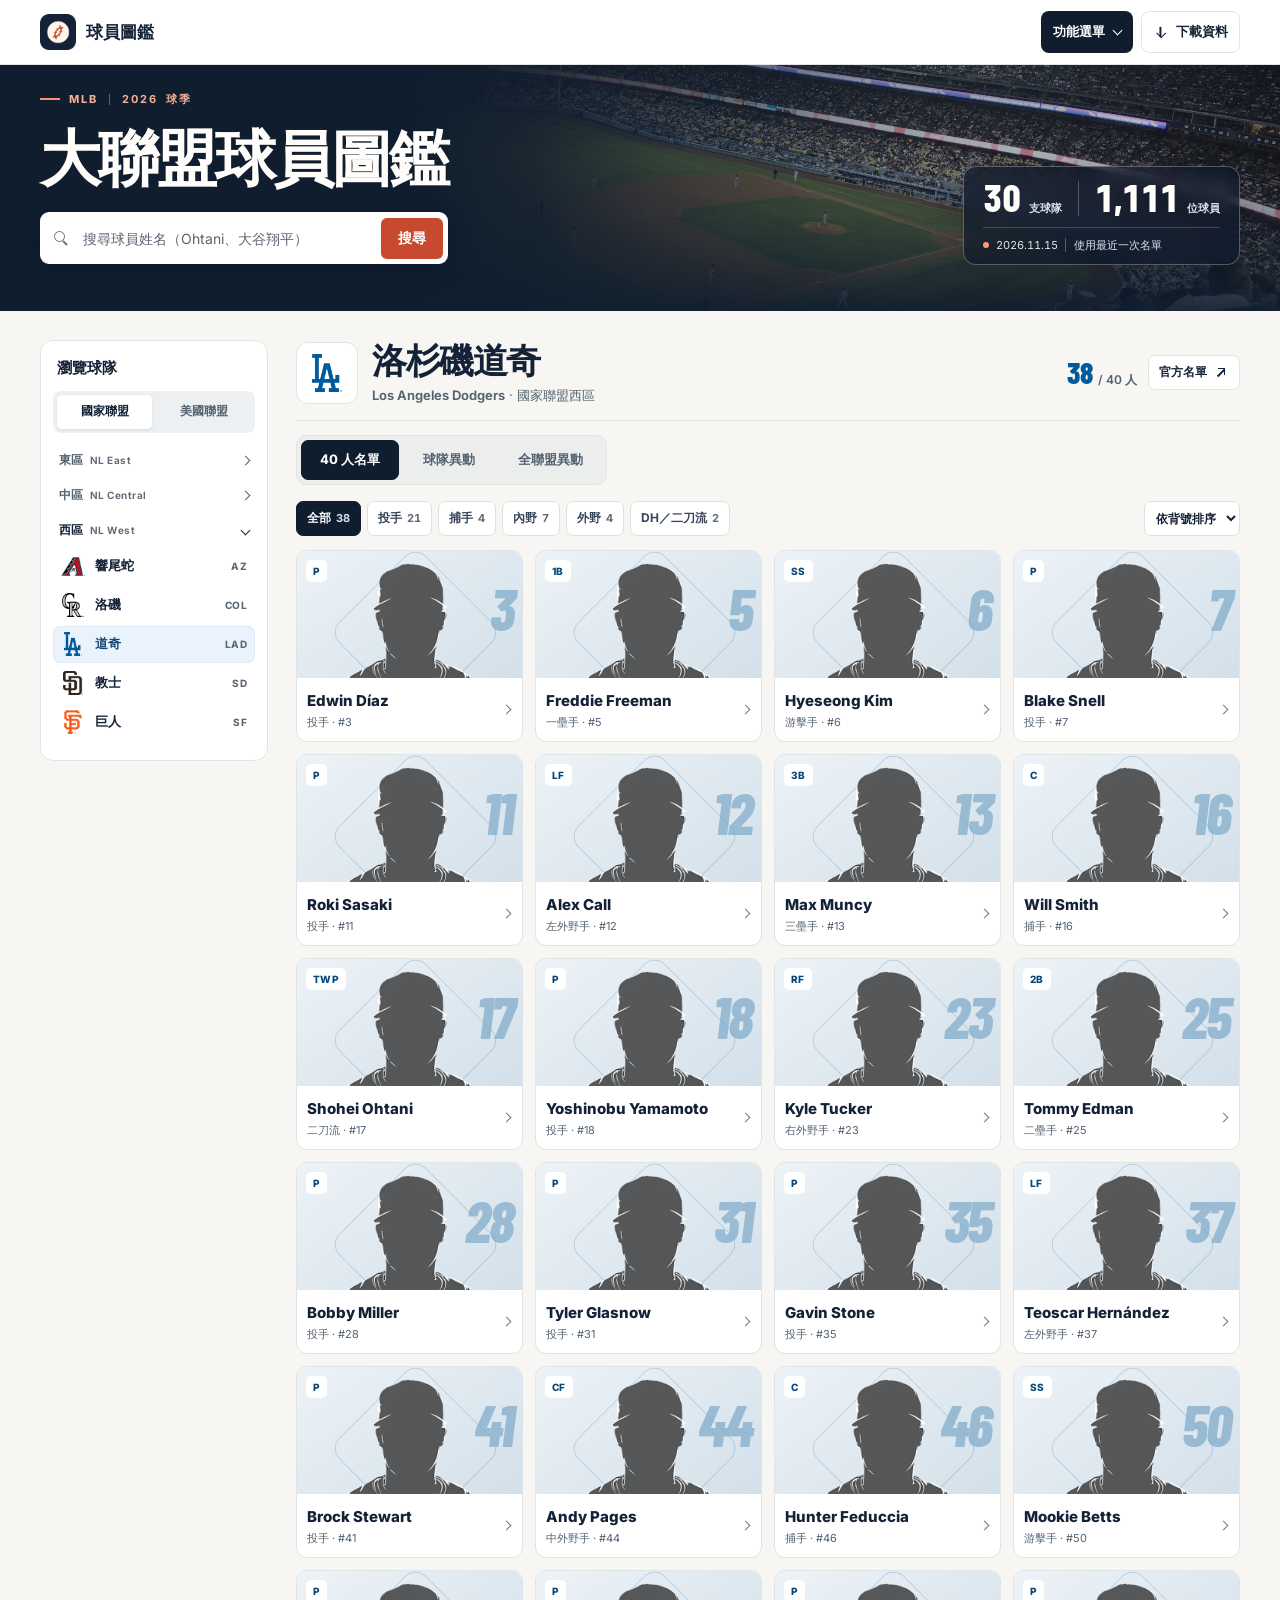
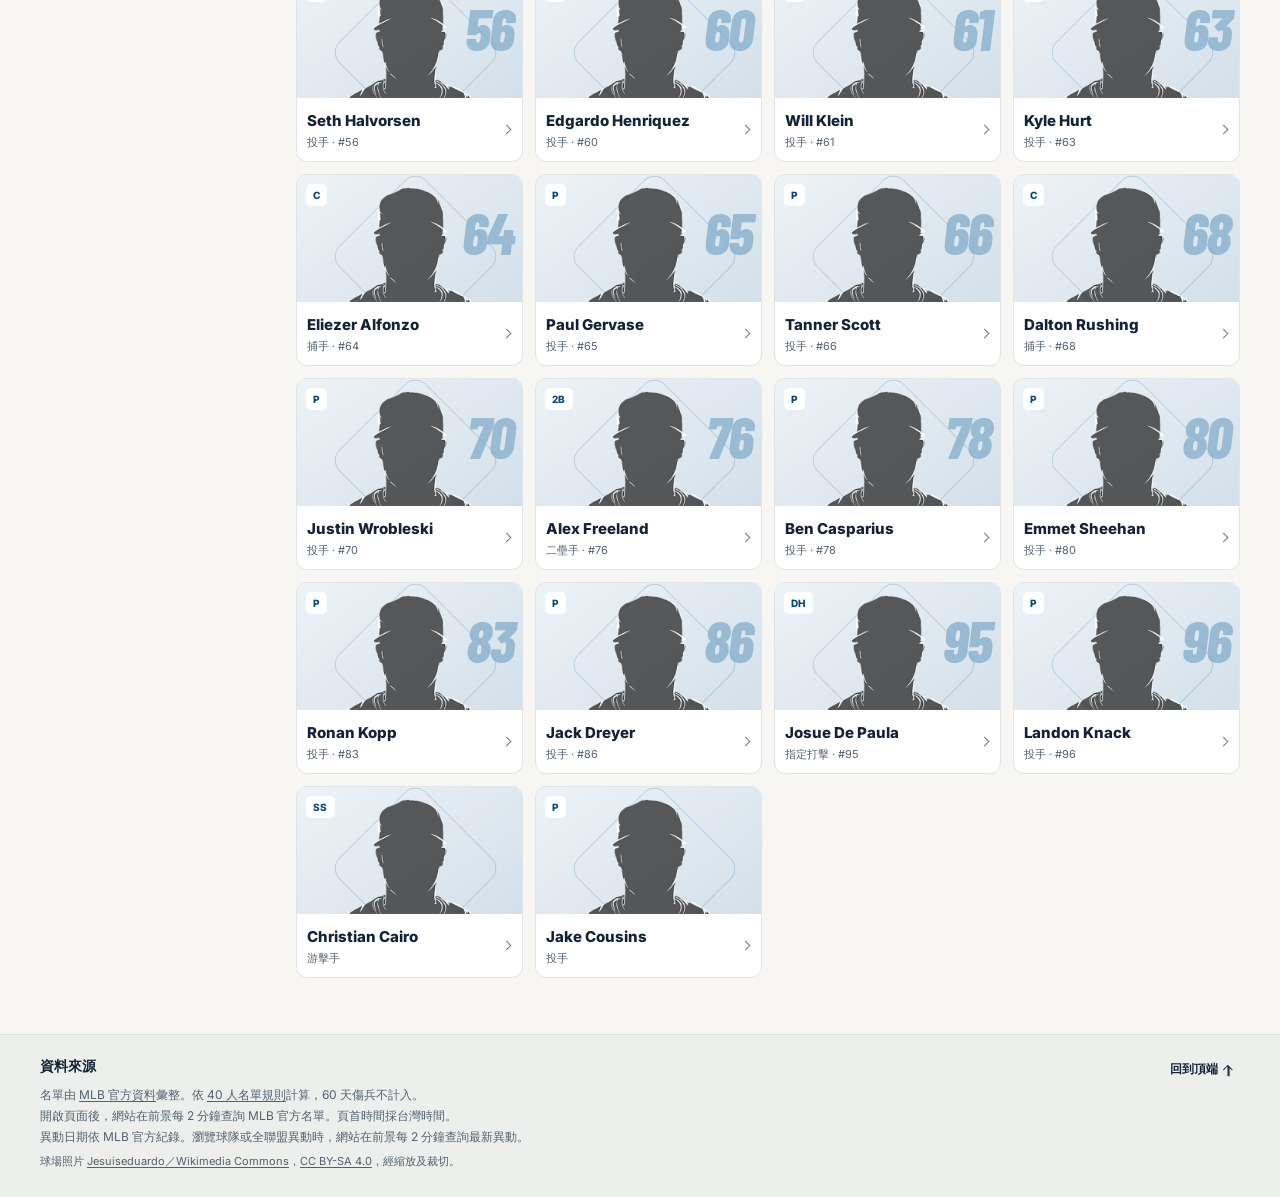
==== commit f6de2401: "Use a single compact dropdown in the homepage header" ====
--- a/docs/index.html
+++ b/docs/index.html
@@ -9,8 +9,8 @@
   <link rel="icon" href="assets/baseball.png" type="image/png">
   <link rel="preload" href="assets/inter.woff2" as="font" type="font/woff2" crossorigin>
   <link rel="preconnect" href="https://img.mlbstatic.com" crossorigin>
-  <link rel="stylesheet" href="styles.css?v=5">
-  <script type="module" src="app.js?v=5"></script>
+  <link rel="stylesheet" href="styles.css?v=6">
+  <script type="module" src="app.js?v=6"></script>
 </head>
 <body id="top" class="home-page">
   <a class="skip-link" href="#roster">跳到球員名單</a>
@@ -21,7 +21,65 @@
         <span>球員圖鑑</span>
       </a>
       <div class="header-actions">
-        <a class="header-menu-link" href="#site-menu">功能選單<span class="icon icon-chevron" aria-hidden="true"></span></a>
+        <details class="feature-dropdown" id="feature-dropdown">
+          <summary class="header-menu-toggle" aria-controls="site-menu">功能選單<span class="icon icon-chevron" aria-hidden="true"></span></summary>
+          <nav class="feature-menu" id="site-menu" aria-label="網站功能">
+            <ul class="feature-list">
+              <li>
+                <a class="feature-link" href="#roster" data-team-view="roster" aria-current="true" aria-labelledby="feature-roster-title">
+                  <span class="feature-mark" aria-hidden="true"><svg viewBox="0 0 24 24" focusable="false"><path d="M8 3 3 6l1.5 5H7v10h10V11h2.5L21 6l-5-3c-1 1.4-2.3 2-4 2S9 4.4 8 3Z"/><path d="M12 5v16M7 11V8m10 3V8"/></svg></span>
+                  <strong class="feature-label" id="feature-roster-title">現役 40 人名單</strong>
+                  <span class="icon icon-chevron feature-chevron" aria-hidden="true"></span>
+                </a>
+              </li>
+              <li>
+                <a class="feature-link" href="standings.html" aria-labelledby="feature-standings-title">
+                  <span class="feature-mark" aria-hidden="true"><svg viewBox="0 0 24 24" focusable="false"><path d="M5 21V4m0 1c4-4 9 3 14 0l-2 4 2 3c-5 3-10-4-14 0"/></svg></span>
+                  <strong class="feature-label" id="feature-standings-title">歷年戰績</strong>
+                  <span class="icon icon-chevron feature-chevron" aria-hidden="true"></span>
+                </a>
+              </li>
+              <li>
+                <a class="feature-link" href="minors.html" data-minors-link aria-labelledby="feature-minors-title">
+                  <span class="feature-mark" aria-hidden="true"><svg viewBox="0 0 24 24" focusable="false"><path d="m12 3 9 5-9 5-9-5 9-5Zm-9 9 9 5 9-5M3 16l9 5 9-5"/></svg></span>
+                  <strong class="feature-label" id="feature-minors-title">小聯盟</strong>
+                  <span class="icon icon-chevron feature-chevron" aria-hidden="true"></span>
+                </a>
+              </li>
+              <li>
+                <a class="feature-link" href="history.html" aria-labelledby="feature-history-title">
+                  <span class="feature-mark" aria-hidden="true"><svg viewBox="0 0 24 24" focusable="false"><rect x="3" y="5" width="18" height="16" rx="2"/><path d="M7 3v4m10-4v4M3 10h18m-13 4h3m2 0h3m-8 3h3"/></svg></span>
+                  <strong class="feature-label" id="feature-history-title">歷年球隊名單</strong>
+                  <span class="icon icon-chevron feature-chevron" aria-hidden="true"></span>
+                </a>
+              </li>
+              <li>
+                <a class="feature-link" href="leaders.html" aria-labelledby="feature-leaders-title">
+                  <span class="feature-mark" aria-hidden="true"><svg viewBox="0 0 24 24" focusable="false"><rect x="3" y="13" width="4" height="8" rx="1"/><rect x="10" y="8" width="4" height="13" rx="1"/><rect x="17" y="3" width="4" height="18" rx="1"/></svg></span>
+                  <strong class="feature-label" id="feature-leaders-title">單項排行榜</strong>
+                  <span class="icon icon-chevron feature-chevron" aria-hidden="true"></span>
+                </a>
+              </li>
+              <li>
+                <a class="feature-link" href="?view=league-transactions#roster" data-team-view="league-transactions" aria-labelledby="feature-league-title">
+                  <span class="feature-mark" aria-hidden="true"><svg viewBox="0 0 24 24" focusable="false"><path d="M3 8h17l-4-4m4 4-4 4M21 16H4l4 4m-4-4 4-4"/></svg></span>
+                  <strong class="feature-label" id="feature-league-title">全聯盟異動</strong>
+                  <span class="icon icon-chevron feature-chevron" aria-hidden="true"></span>
+                </a>
+              </li>
+              <li>
+                <a class="feature-link" href="?view=transactions#roster" data-team-view="transactions" aria-labelledby="feature-team-title">
+                  <span class="feature-mark" aria-hidden="true"><svg viewBox="0 0 24 24" focusable="false"><path d="M9 5H6a2 2 0 0 0-2 2v12a2 2 0 0 0 2 2h12a2 2 0 0 0 2-2V7a2 2 0 0 0-2-2h-3M8 12h8m-8 4h5"/><rect x="9" y="3" width="6" height="4" rx="1"/></svg></span>
+                  <strong class="feature-label" id="feature-team-title">球隊異動</strong>
+                  <span class="icon icon-chevron feature-chevron" aria-hidden="true"></span>
+                </a>
+              </li>
+            </ul>
+            <div class="feature-menu-footer">
+              <a class="feature-source" href="#sources">資料來源<span class="icon icon-chevron" aria-hidden="true"></span></a>
+            </div>
+          </nav>
+        </details>
         <details class="downloads" id="downloads">
           <summary><span class="icon icon-download" aria-hidden="true"></span>下載資料</summary>
           <div class="download-menu">
@@ -57,64 +115,6 @@
         </div>
       </div>
     </section>
-
-    <nav class="shell feature-menu" id="site-menu" aria-labelledby="site-menu-title" tabindex="-1">
-      <div class="feature-menu-heading">
-        <h2 id="site-menu-title">功能選單</h2>
-        <a class="feature-source" href="#sources">資料來源<span class="icon icon-chevron" aria-hidden="true"></span></a>
-      </div>
-      <ul class="feature-list">
-        <li class="feature-primary">
-          <a class="feature-link" href="#roster" data-team-view="roster" aria-current="true" aria-labelledby="feature-roster-title">
-            <span class="feature-mark" aria-hidden="true"><svg viewBox="0 0 24 24" focusable="false"><path d="M8 3 3 6l1.5 5H7v10h10V11h2.5L21 6l-5-3c-1 1.4-2.3 2-4 2S9 4.4 8 3Z"/><path d="M12 5v16M7 11V8m10 3V8"/></svg></span>
-            <span class="feature-copy"><strong id="feature-roster-title">現役 40 人名單</strong><small>依球隊瀏覽球員與成績</small></span>
-            <span class="icon icon-chevron feature-chevron" aria-hidden="true"></span>
-          </a>
-        </li>
-        <li>
-          <a class="feature-link" href="standings.html" aria-labelledby="feature-standings-title">
-            <span class="feature-mark" aria-hidden="true"><svg viewBox="0 0 24 24" focusable="false"><path d="M5 21V4m0 1c4-4 9 3 14 0l-2 4 2 3c-5 3-10-4-14 0"/></svg></span>
-            <span class="feature-copy"><strong id="feature-standings-title">歷年戰績</strong><small>球隊勝敗、排名與季後賽冠軍</small></span>
-            <span class="icon icon-chevron feature-chevron" aria-hidden="true"></span>
-          </a>
-        </li>
-        <li>
-          <a class="feature-link" href="minors.html" data-minors-link aria-labelledby="feature-minors-title">
-            <span class="feature-mark" aria-hidden="true"><svg viewBox="0 0 24 24" focusable="false"><path d="m12 3 9 5-9 5-9-5 9-5Zm-9 9 9 5 9-5M3 16l9 5 9-5"/></svg></span>
-            <span class="feature-copy"><strong id="feature-minors-title">小聯盟</strong><small>分層球員名單與新秀排行</small></span>
-            <span class="icon icon-chevron feature-chevron" aria-hidden="true"></span>
-          </a>
-        </li>
-        <li>
-          <a class="feature-link" href="history.html" aria-labelledby="feature-history-title">
-            <span class="feature-mark" aria-hidden="true"><svg viewBox="0 0 24 24" focusable="false"><rect x="3" y="5" width="18" height="16" rx="2"/><path d="M7 3v4m10-4v4M3 10h18m-13 4h3m2 0h3m-8 3h3"/></svg></span>
-            <span class="feature-copy"><strong id="feature-history-title">歷年球隊名單</strong><small>從 1871 年起按球季查詢</small></span>
-            <span class="icon icon-chevron feature-chevron" aria-hidden="true"></span>
-          </a>
-        </li>
-        <li>
-          <a class="feature-link" href="leaders.html" aria-labelledby="feature-leaders-title">
-            <span class="feature-mark" aria-hidden="true"><svg viewBox="0 0 24 24" focusable="false"><rect x="3" y="13" width="4" height="8" rx="1"/><rect x="10" y="8" width="4" height="13" rx="1"/><rect x="17" y="3" width="4" height="18" rx="1"/></svg></span>
-            <span class="feature-copy"><strong id="feature-leaders-title">單項排行榜</strong><small>打擊與投球數據排名</small></span>
-            <span class="icon icon-chevron feature-chevron" aria-hidden="true"></span>
-          </a>
-        </li>
-        <li>
-          <a class="feature-link" href="?view=league-transactions#roster" data-team-view="league-transactions" aria-labelledby="feature-league-title">
-            <span class="feature-mark" aria-hidden="true"><svg viewBox="0 0 24 24" focusable="false"><path d="M3 8h17l-4-4m4 4-4 4M21 16H4l4 4m-4-4 4-4"/></svg></span>
-            <span class="feature-copy"><strong id="feature-league-title">全聯盟異動</strong><small>一起看各隊的升降、交易與傷兵</small></span>
-            <span class="icon icon-chevron feature-chevron" aria-hidden="true"></span>
-          </a>
-        </li>
-        <li>
-          <a class="feature-link" href="?view=transactions#roster" data-team-view="transactions" aria-labelledby="feature-team-title">
-            <span class="feature-mark" aria-hidden="true"><svg viewBox="0 0 24 24" focusable="false"><path d="M9 5H6a2 2 0 0 0-2 2v12a2 2 0 0 0 2 2h12a2 2 0 0 0 2-2V7a2 2 0 0 0-2-2h-3M8 12h8m-8 4h5"/><rect x="9" y="3" width="6" height="4" rx="1"/></svg></span>
-            <span class="feature-copy"><strong id="feature-team-title">球隊異動</strong><small id="feature-team-detail">查看所選球隊的異動</small></span>
-            <span class="icon icon-chevron feature-chevron" aria-hidden="true"></span>
-          </a>
-        </li>
-      </ul>
-    </nav>
 
     <div class="shell directory" id="roster">
       <aside class="teams-panel" aria-labelledby="teams-title">
--- a/docs/styles.css
+++ b/docs/styles.css
@@ -86,9 +86,10 @@
 }
 
 .home-header { position: sticky; top: 0; border-bottom: 1px solid var(--line); }
-.home-page :is(#site-menu, #roster, #roster-title, #sources) { scroll-margin-top: 76px; }
+.home-page :is(#roster, #roster-title, #sources) { scroll-margin-top: 76px; }
 
 .header-inner {
+  position: relative;
   min-height: 64px;
   display: flex;
   justify-content: space-between;
@@ -109,7 +110,7 @@
 .brand-mark { display: block; }
 
 .header-actions { display: flex; flex-shrink: 0; align-items: center; gap: 8px; }
-.header-menu-link {
+.header-menu-toggle {
   display: inline-flex;
   align-items: center;
   gap: 9px;
@@ -120,11 +121,12 @@
   color: white;
   font-size: 13px;
   font-weight: 750;
-  text-decoration: none;
+  list-style: none;
   white-space: nowrap;
 }
-.header-menu-link:hover { background: #253952; }
-.header-menu-link .icon-chevron { transform: translateY(-2px) rotate(135deg); }
+.header-menu-toggle:hover, .feature-dropdown[open] .header-menu-toggle { background: #253952; }
+.header-menu-toggle .icon-chevron { transform: translateY(-2px) rotate(135deg); }
+.feature-dropdown[open] .header-menu-toggle .icon-chevron { transform: translateY(2px) rotate(-45deg); }
 
 .downloads { position: relative; }
 .downloads summary {
@@ -305,56 +307,50 @@
 .fact-date[data-state="fresh"] .fact-dot { background: #88e6b9; }
 
 .feature-menu {
-  position: relative;
-  z-index: 1;
-  margin-top: -24px;
+  position: absolute;
+  top: calc(100% + 6px);
+  inset-inline-end: 0;
+  width: min(304px, 100%);
+  max-height: calc(100vh - 76px);
+  max-height: calc(100dvh - 76px);
+  overflow: auto;
+  overscroll-behavior: contain;
   border: 1px solid #293e56;
-  border-radius: 14px;
-  overflow: hidden;
+  border-radius: 12px;
   background: #142033;
   color: #f7f9fc;
   box-shadow: 0 9px 23px #101d2e24;
 }
-.feature-menu-heading {
+.feature-menu-footer {
+  border-top: 1px solid #304157;
+  background: #101b2d;
+}
+.feature-source {
   display: flex;
   justify-content: space-between;
-  align-items: center;
-  min-height: 47px;
-  gap: 10px;
-  padding: 0 18px;
-  background: #101b2d;
-}
-.feature-menu-heading h2 { margin: 0; font-size: 16px; font-weight: 800; }
-.feature-source {
-  display: inline-flex;
   align-items: center;
   gap: 7px;
   min-height: 44px;
-  padding-inline: 3px;
+  padding-inline: 14px;
   color: #c2d1e1;
-  font-size: 12px;
+  font-size: 13px;
   text-decoration: none;
   white-space: nowrap;
 }
 .feature-source:hover { text-decoration: underline; }
 .feature-list {
-  display: grid;
-  grid-template-columns: repeat(2, minmax(0, 1fr));
   margin: 0;
   padding: 0;
   list-style: none;
 }
-.feature-list li { border-top: 1px solid #304157; min-width: 0; }
-.feature-primary { grid-column: 1 / -1; }
-.feature-list li:nth-child(odd):not(.feature-primary) { border-left: 1px solid #304157; }
+.feature-list li + li { border-top: 1px solid #304157; }
 .feature-link {
   display: grid;
-  grid-template-columns: 37px minmax(0, 1fr) 13px;
-  align-items: center;
-  gap: 13px;
-  min-height: 65px;
-  height: 100%;
-  padding: 8px 19px;
+  grid-template-columns: 26px minmax(0, 1fr) 10px;
+  align-items: center;
+  gap: 10px;
+  min-height: 46px;
+  padding: 6px 14px;
   text-decoration: none;
 }
 .feature-link[aria-current] { background: #1c3048; box-shadow: inset 3px 0 #ff9a79; }
@@ -363,18 +359,11 @@
 .feature-mark {
   display: grid;
   place-items: center;
-  width: 37px;
-  height: 37px;
-  border: 1px solid #4e637a;
-  border-radius: 9px;
-  background: #ffffff0a;
+  width: 26px;
+  height: 26px;
   color: #e4edf8;
 }
-.feature-link[aria-current] .feature-mark {
-  border-color: #ff9a7966;
-  background: #ff9a791c;
-  color: #ffc3ae;
-}
+.feature-link[aria-current] .feature-mark { color: #ffc3ae; }
 .feature-mark svg {
   width: 21px;
   height: 21px;
@@ -384,9 +373,7 @@
   stroke-linecap: round;
   stroke-linejoin: round;
 }
-.feature-copy { display: grid; gap: 3px; }
-.feature-copy strong { font-size: 17px; line-height: 1.22; font-weight: 750; }
-.feature-copy small { font-size: 12px; line-height: 1.3; color: #c1cfe0; }
+.feature-label { font-size: 15px; line-height: 1.25; font-weight: 750; }
 .feature-chevron { width: 9px; height: 9px; color: #b1c1d4; }
 .feature-link:hover .feature-chevron, .feature-link:focus-visible .feature-chevron { color: white; }
 
@@ -911,7 +898,7 @@
   .header-inner { min-height: 58px; }
   .brand { font-size: 14px; gap: 6px; }
   .brand-mark { width: 31px; height: 31px; }
-  .header-menu-link, .downloads summary { min-height: 44px; font-size: 12px; }
+  .header-menu-toggle, .downloads summary { min-height: 44px; font-size: 12px; }
   .hero-inner { min-height: 0; padding-block: 22px 37px; flex-direction: column; align-items: start; gap: 12px; }
   .hero-copy { align-self: stretch; }
   .hero-image { inset-inline-start: 15%; background-position: 64% 55%; }
@@ -941,17 +928,10 @@
   .roster-count span { font-size: 10px; }
 }
 
-@media (max-width: 640px) {
-  .feature-menu-heading { min-height: 44px; padding-inline: 13px; }
-  .feature-list { grid-template-columns: 1fr; }
-  .feature-list li:nth-child(odd):not(.feature-primary) { border-left: 0; }
-  .feature-link { min-height: 59px; gap: 11px; padding-inline: 12px; }
-}
-
 @media (max-width: 470px) {
   .shell { width: calc(100% - 28px); }
   .header-actions { gap: 5px; }
-  .header-menu-link, .downloads summary { gap: 6px; padding-inline: 8px; }
+  .header-menu-toggle, .downloads summary { gap: 6px; padding-inline: 8px; }
   .hero h1 { font-size: clamp(34px, 9vw, 42px); }
   .eyebrow { margin-bottom: 9px; font-size: 10px; }
   .search-form { gap: 8px; padding-left: 10px; }
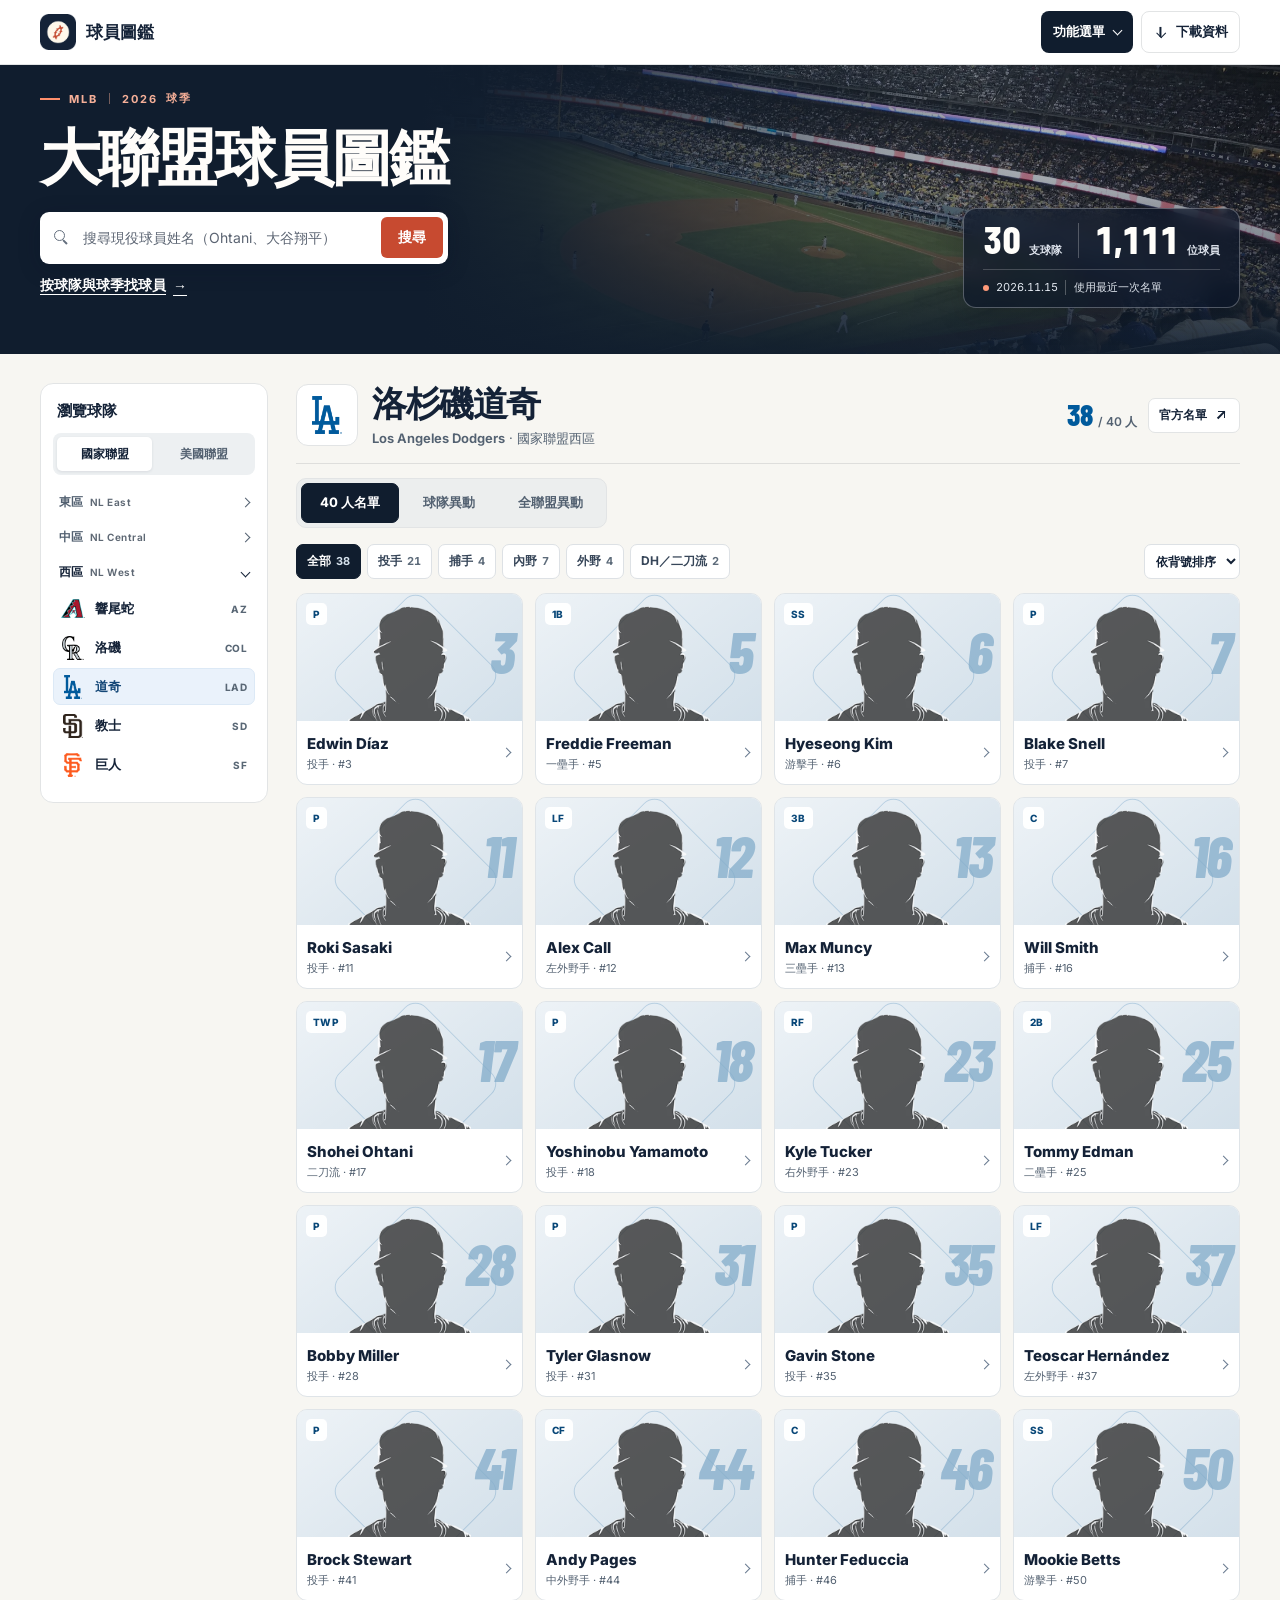
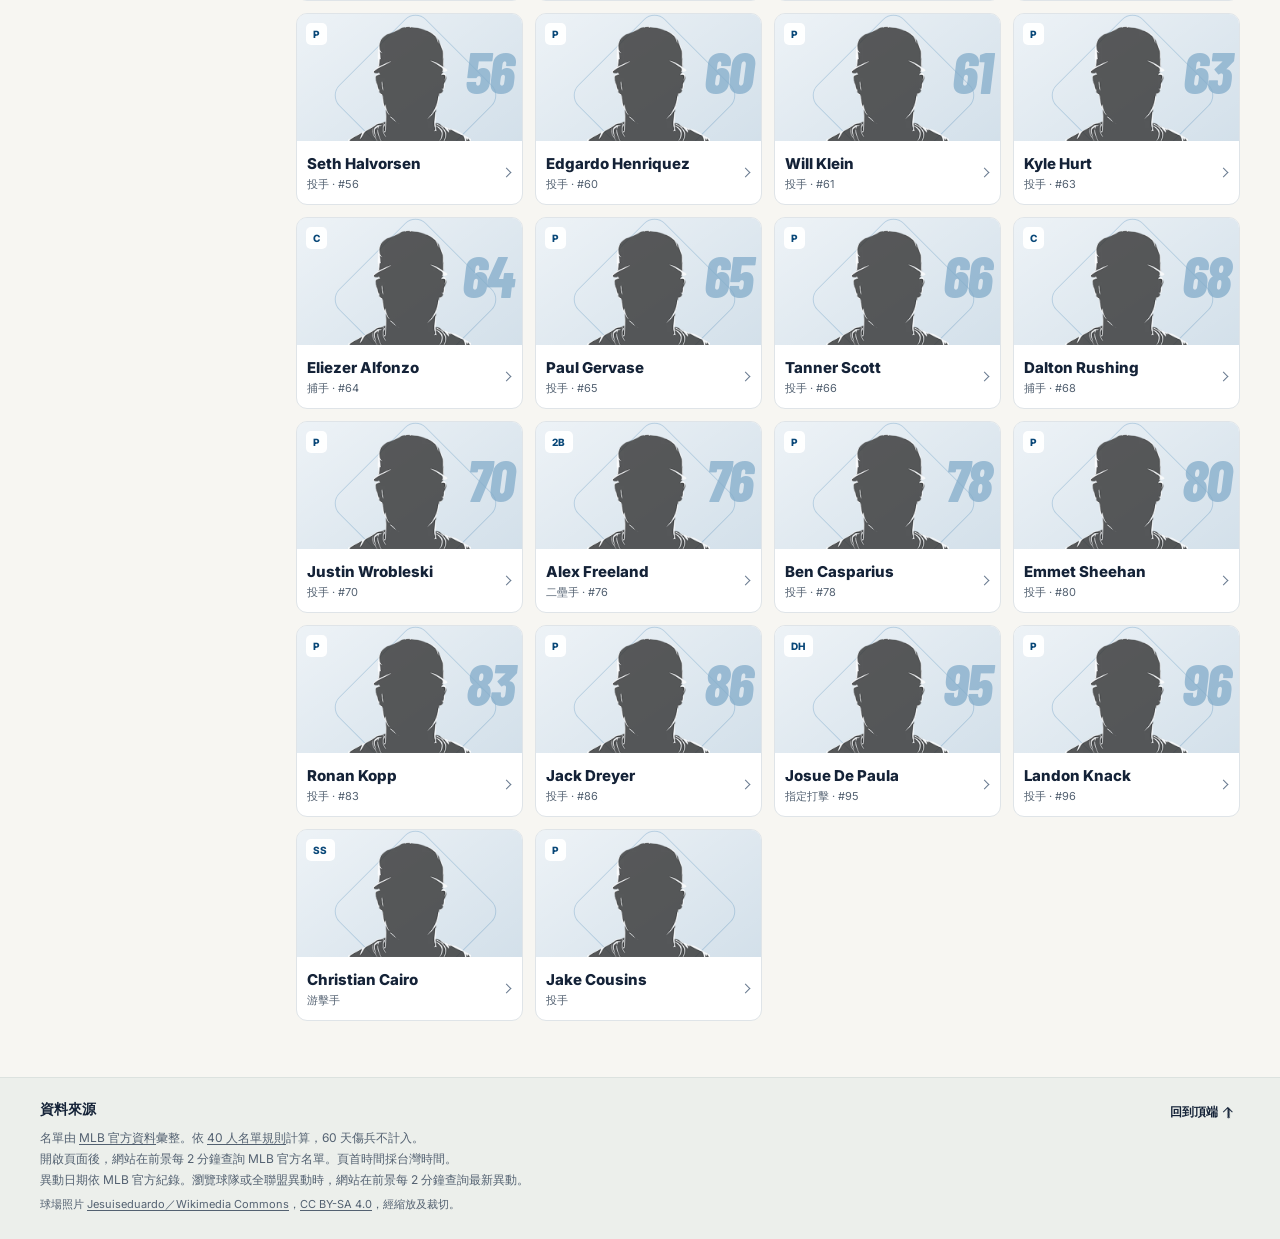
==== commit 62db61fd: "Unify player search with historical team and season rosters" ====
--- a/docs/index.html
+++ b/docs/index.html
@@ -9,8 +9,8 @@
   <link rel="icon" href="assets/baseball.png" type="image/png">
   <link rel="preload" href="assets/inter.woff2" as="font" type="font/woff2" crossorigin>
   <link rel="preconnect" href="https://img.mlbstatic.com" crossorigin>
-  <link rel="stylesheet" href="styles.css?v=6">
-  <script type="module" src="app.js?v=6"></script>
+  <link rel="stylesheet" href="styles.css?v=7">
+  <script type="module" src="app.js?v=7"></script>
 </head>
 <body id="top" class="home-page">
   <a class="skip-link" href="#roster">跳到球員名單</a>
@@ -33,6 +33,13 @@
                 </a>
               </li>
               <li>
+                <a class="feature-link" href="search.html" aria-labelledby="feature-search-title">
+                  <span class="feature-mark" aria-hidden="true"><span class="icon icon-search"></span></span>
+                  <strong class="feature-label" id="feature-search-title">球員搜尋與歷年名單</strong>
+                  <span class="icon icon-chevron feature-chevron" aria-hidden="true"></span>
+                </a>
+              </li>
+              <li>
                 <a class="feature-link" href="standings.html" aria-labelledby="feature-standings-title">
                   <span class="feature-mark" aria-hidden="true"><svg viewBox="0 0 24 24" focusable="false"><path d="M5 21V4m0 1c4-4 9 3 14 0l-2 4 2 3c-5 3-10-4-14 0"/></svg></span>
                   <strong class="feature-label" id="feature-standings-title">歷年戰績</strong>
@@ -40,16 +47,16 @@
                 </a>
               </li>
               <li>
+                <a class="feature-link" href="league-trends.html" aria-labelledby="feature-trends-title">
+                  <span class="feature-mark" aria-hidden="true"><svg viewBox="0 0 24 24" focusable="false"><path d="M3 3v17h18M5 15l5-6 4 3 6-8"/></svg></span>
+                  <strong class="feature-label" id="feature-trends-title">聯盟平均與趨勢</strong>
+                  <span class="icon icon-chevron feature-chevron" aria-hidden="true"></span>
+                </a>
+              </li>
+              <li>
                 <a class="feature-link" href="minors.html" data-minors-link aria-labelledby="feature-minors-title">
                   <span class="feature-mark" aria-hidden="true"><svg viewBox="0 0 24 24" focusable="false"><path d="m12 3 9 5-9 5-9-5 9-5Zm-9 9 9 5 9-5M3 16l9 5 9-5"/></svg></span>
                   <strong class="feature-label" id="feature-minors-title">小聯盟</strong>
-                  <span class="icon icon-chevron feature-chevron" aria-hidden="true"></span>
-                </a>
-              </li>
-              <li>
-                <a class="feature-link" href="history.html" aria-labelledby="feature-history-title">
-                  <span class="feature-mark" aria-hidden="true"><svg viewBox="0 0 24 24" focusable="false"><rect x="3" y="5" width="18" height="16" rx="2"/><path d="M7 3v4m10-4v4M3 10h18m-13 4h3m2 0h3m-8 3h3"/></svg></span>
-                  <strong class="feature-label" id="feature-history-title">歷年球隊名單</strong>
                   <span class="icon icon-chevron feature-chevron" aria-hidden="true"></span>
                 </a>
               </li>
@@ -99,12 +106,13 @@
           <p class="eyebrow"><span></span>MLB <span class="eyebrow-divider"></span> <b id="season">2026</b> 球季</p>
           <h1 id="page-title">大聯盟球員圖鑑</h1>
           <form class="search-form" id="player-search" role="search">
-            <label for="search-input" class="visually-hidden">搜尋全部球隊的球員</label>
+            <label for="search-input" class="visually-hidden">搜尋現役 40 人名單的球員</label>
             <span class="icon icon-search" aria-hidden="true"></span>
-            <input id="search-input" name="q" type="search" autocomplete="off" spellcheck="false" placeholder="搜尋球員姓名（Ohtani、大谷翔平）" disabled>
+            <input id="search-input" name="q" type="search" autocomplete="off" spellcheck="false" placeholder="搜尋現役球員姓名（Ohtani、大谷翔平）" disabled>
             <button type="button" id="clear-search" class="search-clear" aria-label="清除搜尋" hidden><span class="icon icon-close" aria-hidden="true"></span></button>
             <button class="search-submit" type="submit" disabled>搜尋</button>
           </form>
+          <a class="home-finder-link" href="search.html?mode=team">按球隊與球季找球員 <span aria-hidden="true">→</span></a>
         </div>
         <div class="hero-facts" aria-label="名單涵蓋範圍">
           <div class="fact-numbers">
--- a/docs/styles.css
+++ b/docs/styles.css
@@ -222,6 +222,8 @@
   color: #fffdfa;
 }
 .hero-copy .search-form { margin-top: 18px; }
+.home-finder-link { display: inline-flex; gap: 7px; align-items: center; min-height: 44px; color: white; font-size: 14px; font-weight: 700; text-underline-offset: 4px; }
+.home-finder-link:focus-visible { outline-color: var(--orange-light); }
 
 .search-form {
   min-height: 52px;
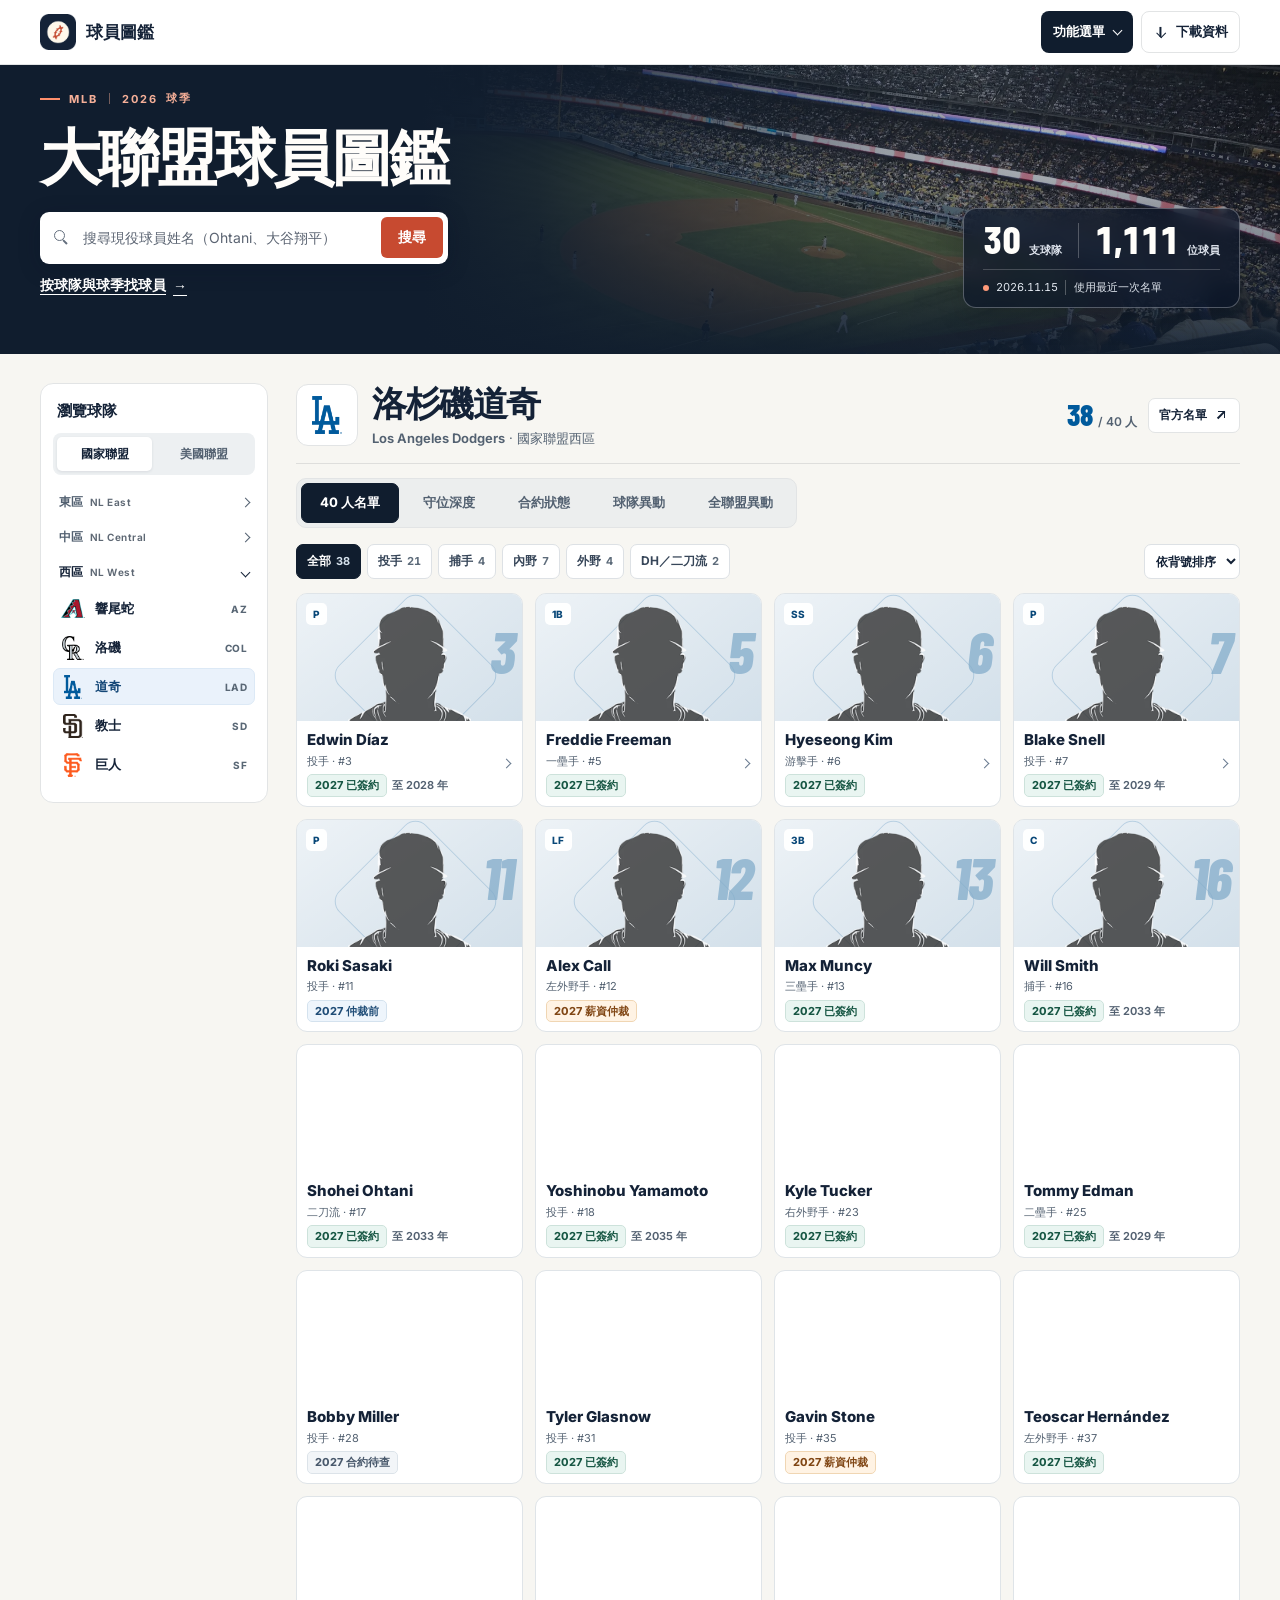
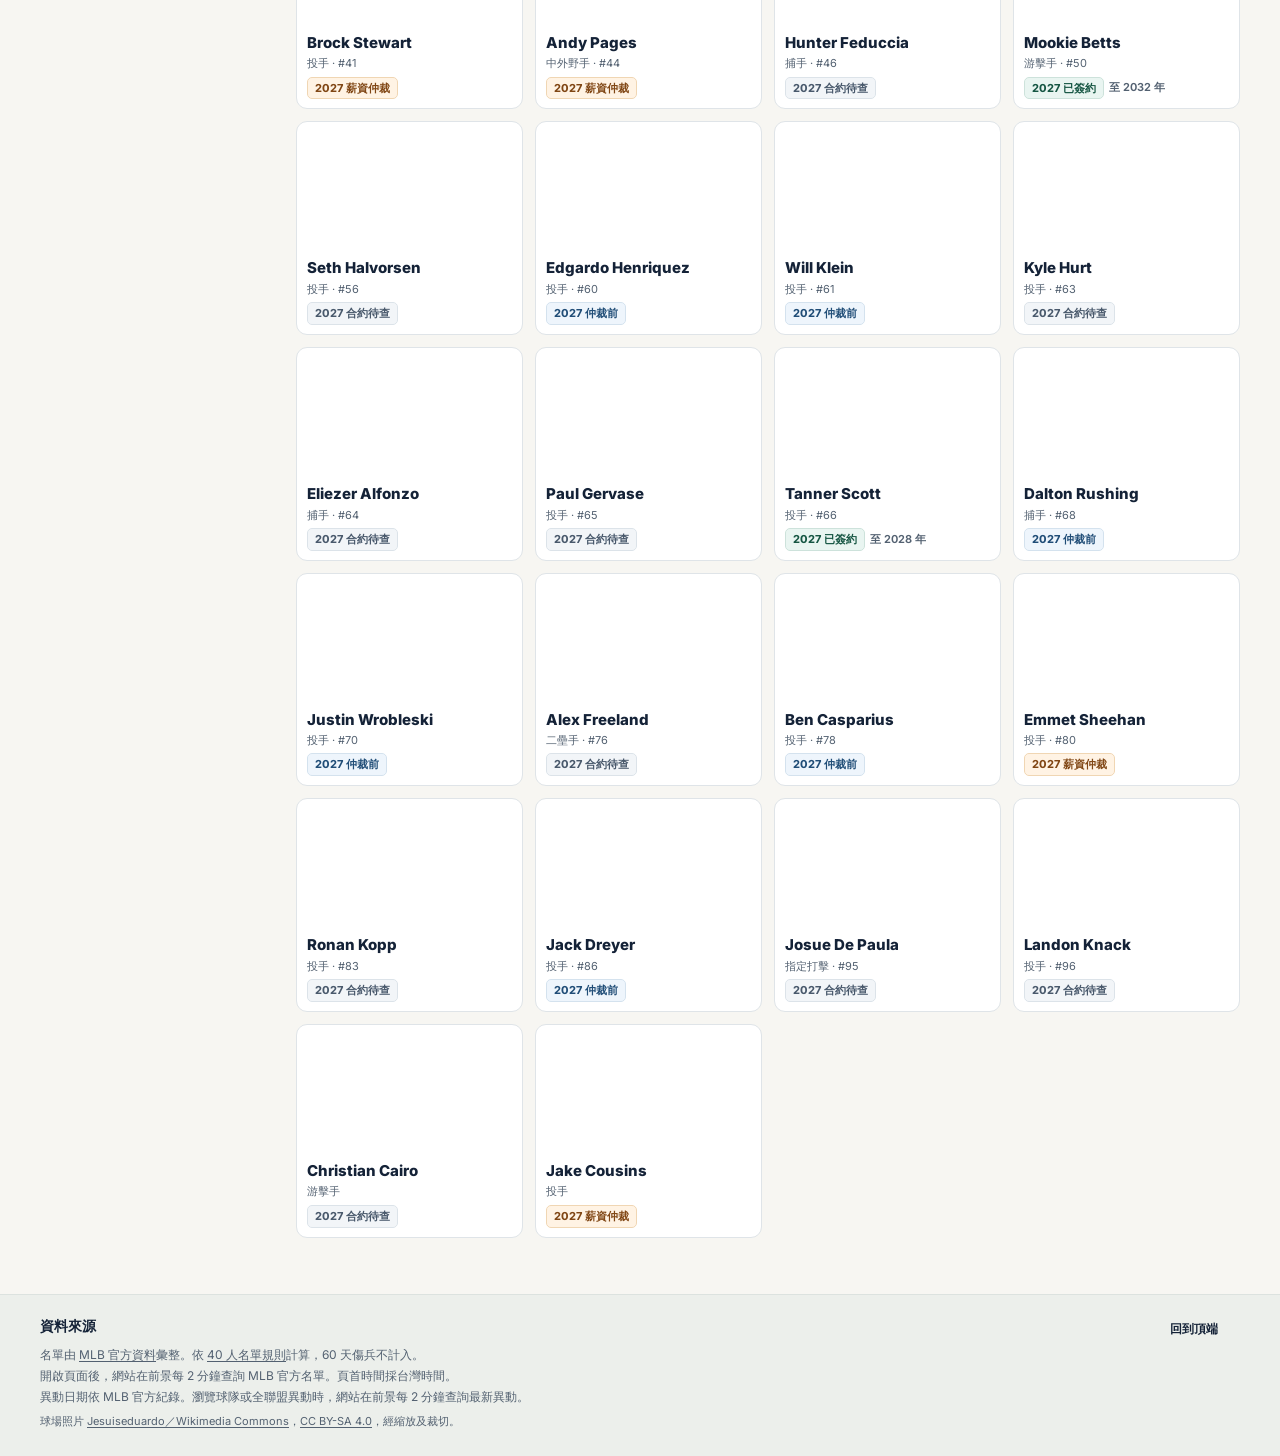
==== commit 9a45c8fb: "Integrate team depth, contracts, and Rule 5 eligibility" ====
--- a/docs/index.html
+++ b/docs/index.html
@@ -10,7 +10,8 @@
   <link rel="preload" href="assets/inter.woff2" as="font" type="font/woff2" crossorigin>
   <link rel="preconnect" href="https://img.mlbstatic.com" crossorigin>
   <link rel="stylesheet" href="styles.css?v=7">
-  <script type="module" src="app.js?v=7"></script>
+  <link rel="stylesheet" href="team-details.css?v=1">
+  <script type="module" src="app.js?v=8"></script>
 </head>
 <body id="top" class="home-page">
   <a class="skip-link" href="#roster">跳到球員名單</a>
@@ -144,6 +145,8 @@
         </div>
         <div class="team-view-switch" id="team-view-switch" role="group" aria-label="查看球隊資料" hidden>
           <button type="button" data-team-view="roster" aria-pressed="true">40 人名單</button>
+          <button type="button" data-team-view="depth" aria-pressed="false">守位深度</button>
+          <button type="button" data-team-view="contracts" aria-pressed="false">合約狀態</button>
           <button type="button" data-team-view="transactions" aria-pressed="false">球隊異動</button>
           <button type="button" data-team-view="league-transactions" aria-pressed="false">全聯盟異動</button>
         </div>
@@ -169,6 +172,32 @@
         <div id="player-results" class="player-results">
           <p class="loading-message">正在載入 MLB 名單…</p>
         </div>
+        <section id="depth-panel" class="team-detail-panel" aria-labelledby="depth-title" hidden>
+          <div class="team-detail-heading">
+            <h3 id="depth-title">球隊守位深度</h3>
+            <a class="source-link" href="minors.html?view=team-prospects#minors" data-depth-prospect-link>球團 Top 30</a>
+          </div>
+          <div class="team-detail-controls">
+            <label for="depth-position">守備位置<select id="depth-position"></select></label>
+            <label class="team-detail-check"><input type="checkbox" checked>包含本季曾守此位置</label>
+          </div>
+          <p class="depth-summary team-detail-meta" role="status">正在讀取球團附屬隊與新秀榜…</p>
+          <div class="depth-grid"></div>
+          <p class="team-detail-meta">下放的 40 人名單球員也會出現在所屬的小聯盟層級。</p>
+        </section>
+        <section id="contracts-panel" class="team-detail-panel" aria-labelledby="contracts-title" hidden>
+          <div class="team-detail-heading">
+            <h3 id="contracts-title">大聯盟合約狀態</h3>
+            <a class="source-link" data-payroll-source href="https://www.fangraphs.com/roster-resource/breakdowns/payroll" target="_blank" rel="noopener noreferrer">合約來源</a>
+          </div>
+          <div class="team-detail-controls">
+            <label for="contract-season">球季<select id="contract-season" data-contract-year></select></label>
+            <label for="contract-status">合約狀態<select id="contract-status" data-contract-filter></select></label>
+          </div>
+          <p class="team-detail-meta" data-contract-summary role="status"></p>
+          <div data-contract-results></div>
+          <p class="team-detail-meta">合約年份、年資與仲裁分類參考 FanGraphs RosterResource，已公布的自由球員異動依 MLB。合約資料依標示日期更新。</p>
+        </section>
         <section id="transactions-panel" aria-label="球隊異動" hidden>
           <div class="roster-toolbar transaction-toolbar">
             <div class="position-filters" id="transaction-filters" role="group" aria-label="異動類型">
--- a/docs/team-details.css
+++ b/docs/team-details.css
@@ -0,0 +1,164 @@
+.team-detail-panel {
+  --detail-border: #dce4ea;
+}
+#team-view-switch { flex-wrap: wrap; }
+#team-view-switch button { white-space: nowrap; }
+.team-detail-heading {
+  display: flex;
+  align-items: center;
+  justify-content: space-between;
+  gap: 12px;
+  margin: 17px 0 12px;
+}
+.team-detail-heading h3 { margin: 0; font-size: 19px; }
+.team-detail-heading .source-link { flex-shrink: 0; }
+.team-detail-controls {
+  display: flex;
+  flex-wrap: wrap;
+  align-items: end;
+  gap: 10px 16px;
+  padding: 13px;
+  border: 1px solid var(--detail-border);
+  border-radius: 9px;
+  background: var(--surface);
+}
+.team-detail-controls > label {
+  display: grid;
+  gap: 5px;
+  color: var(--ink);
+  font-size: 13px;
+  font-weight: 700;
+}
+.team-detail-controls select {
+  min-width: 145px;
+  min-height: 42px;
+  padding: 7px 10px;
+  border: 1px solid #c7d1db;
+  border-radius: 6px;
+  color: var(--ink);
+  background: var(--surface);
+  font-size: 16px;
+  font-weight: 500;
+}
+.team-detail-controls .team-detail-check {
+  display: flex;
+  align-items: center;
+  gap: 7px;
+  min-height: 42px;
+  font-weight: 550;
+}
+.team-detail-check input { accent-color: var(--blue); }
+.team-detail-meta { margin: 12px 0; color: var(--muted); font-size: 13px; line-height: 1.55; }
+.team-detail-empty { margin: 0; padding: 14px; color: var(--muted); font-size: 14px; }
+
+.detail-tag {
+  display: inline-block;
+  max-width: 100%;
+  padding: 3px 7px;
+  border: 1px solid #dce3e9;
+  border-radius: 5px;
+  background: #f2f5f8;
+  color: #49596c;
+  font-size: 11px;
+  font-weight: 750;
+  line-height: 1.35;
+  overflow-wrap: normal;
+}
+.detail-tag:is([data-detail-status="protected"],[data-detail-status="signed"],[data-detail-status="arb-signed"]) {
+  border-color: #cde2db;
+  background: #e9f5f1;
+  color: #165643;
+}
+.detail-tag:is([data-detail-status="eligible"],[data-detail-status="arb"],[data-detail-status="option"]) {
+  border-color: #f0d6b3;
+  background: #fff3e4;
+  color: #804614;
+}
+.detail-tag:is([data-detail-status="upcoming"],[data-detail-status="prearb"]) {
+  border-color: #d4e2ee;
+  background: #eef5fc;
+  color: #204d77;
+}
+.detail-tag:is([data-detail-status="free-agent"],[data-detail-status="projected-fa"]) {
+  border-color: #e2d9ed;
+  background: #f5effa;
+  color: #66358a;
+}
+.detail-secondary { display: block; margin-top: 3px; color: var(--muted); font-size: 11px; font-weight: 500; line-height: 1.4; }
+.card-contract { display: flex; align-items: center; flex-wrap: wrap; gap: 3px 5px; margin-top: 6px; }
+.card-contract-term { color: var(--muted); font-size: 11px; font-weight: 650; white-space: nowrap; }
+
+.depth-grid { display: grid; gap: 12px; grid-template-columns: repeat(2, minmax(0, 1fr)); align-items: start; }
+.depth-tier {
+  min-width: 0;
+  overflow: hidden;
+  border: 1px solid var(--detail-border);
+  border-radius: 9px;
+  background: var(--surface);
+}
+.depth-tier-header {
+  display: flex;
+  align-items: center;
+  justify-content: space-between;
+  gap: 10px;
+  min-height: 59px;
+  padding: 10px 13px;
+  background: #edf3f8;
+  border-bottom: 1px solid var(--detail-border);
+}
+.depth-tier h4 { margin: 0 0 3px; font-size: 16px; font-weight: 800; }
+.depth-tier-header small,
+.depth-tier li small { display: block; color: var(--muted); font-size: 12px; line-height: 1.45; }
+.depth-tier-header > span { flex-shrink: 0; color: var(--blue); font-size: 12px; font-weight: 700; }
+.depth-tier ul { list-style: none; margin: 0; padding: 0; }
+.depth-tier li {
+  display: flex;
+  justify-content: space-between;
+  align-items: center;
+  gap: 8px 13px;
+  min-height: 56px;
+  padding: 8px 13px;
+  border-bottom: 1px solid #e9edf1;
+}
+.depth-tier li:last-child { border-bottom: none; }
+.depth-tier a, .team-detail-table a { font-size: 14px; font-weight: 730; text-underline-offset: 3px; text-decoration-color: #b5c6d7; overflow-wrap: anywhere; }
+.depth-tier a:hover, .team-detail-table a:hover { color: var(--blue); }
+.depth-tags { flex-shrink: 0; display: grid; justify-items: end; gap: 4px; max-width: 50%; }
+.depth-rank { color: var(--blue); font-size: 12px; font-weight: 800; }
+.depth-tier p { margin: 0; padding: 14px 13px; color: var(--muted); font-size: 13px; }
+.depth-prospects .depth-tier-header { background: #f8f0e8; }
+
+.team-detail-table-wrap {
+  overflow-x: auto;
+  border: 1px solid var(--detail-border);
+  border-radius: 9px;
+  background: var(--surface);
+}
+.team-detail-table { width: 100%; border-collapse: collapse; text-align: left; font-size: 13px; }
+.team-detail-table :is(th,td) { border-bottom: 1px solid #e9edf2; padding: 10px 12px; }
+.team-detail-table thead { background: var(--navy); color: #fff; }
+.team-detail-table tbody tr:nth-child(even) { background: #f7f9fa; }
+.team-detail-table small { display: block; margin-top: 3px; color: var(--muted); font-size: 11px; font-weight: 500; }
+.team-detail-table tbody th { min-width: 120px; }
+.team-detail-table td:nth-child(2) { min-width: 110px; }
+.team-detail-table td:last-child { min-width: 150px; color: var(--muted); }
+
+.minor-rule5-cell { grid-column: 1 / -1; align-self: start; }
+.minor-rankings td:last-child { min-width: 130px; }
+.player-team-details {
+  display: grid;
+  grid-template-columns: repeat(auto-fit, minmax(min(100%, 270px), 1fr));
+  gap: 10px;
+  margin: 0 0 17px;
+}
+.player-detail-block { padding: 12px 15px; border: 1px solid var(--line); border-radius: 9px; background: var(--surface); }
+.player-detail-title { display: flex; align-items: center; flex-wrap: wrap; gap: 6px 10px; }
+.player-detail-title h2 { margin: 0; font-size: 15px; }
+.player-detail-block p { margin: 6px 0 3px; color: var(--muted); font-size: 13px; line-height: 1.55; }
+.player-detail-block a { display: inline-block; margin-top: 3px; color: var(--blue); font-size: 12px; text-underline-offset: 2px; }
+
+@media (max-width: 650px) {
+  .depth-grid { grid-template-columns: 1fr; }
+  .team-detail-heading h3 { font-size: 17px; }
+  #team-view-switch button { flex-basis: auto; }
+}
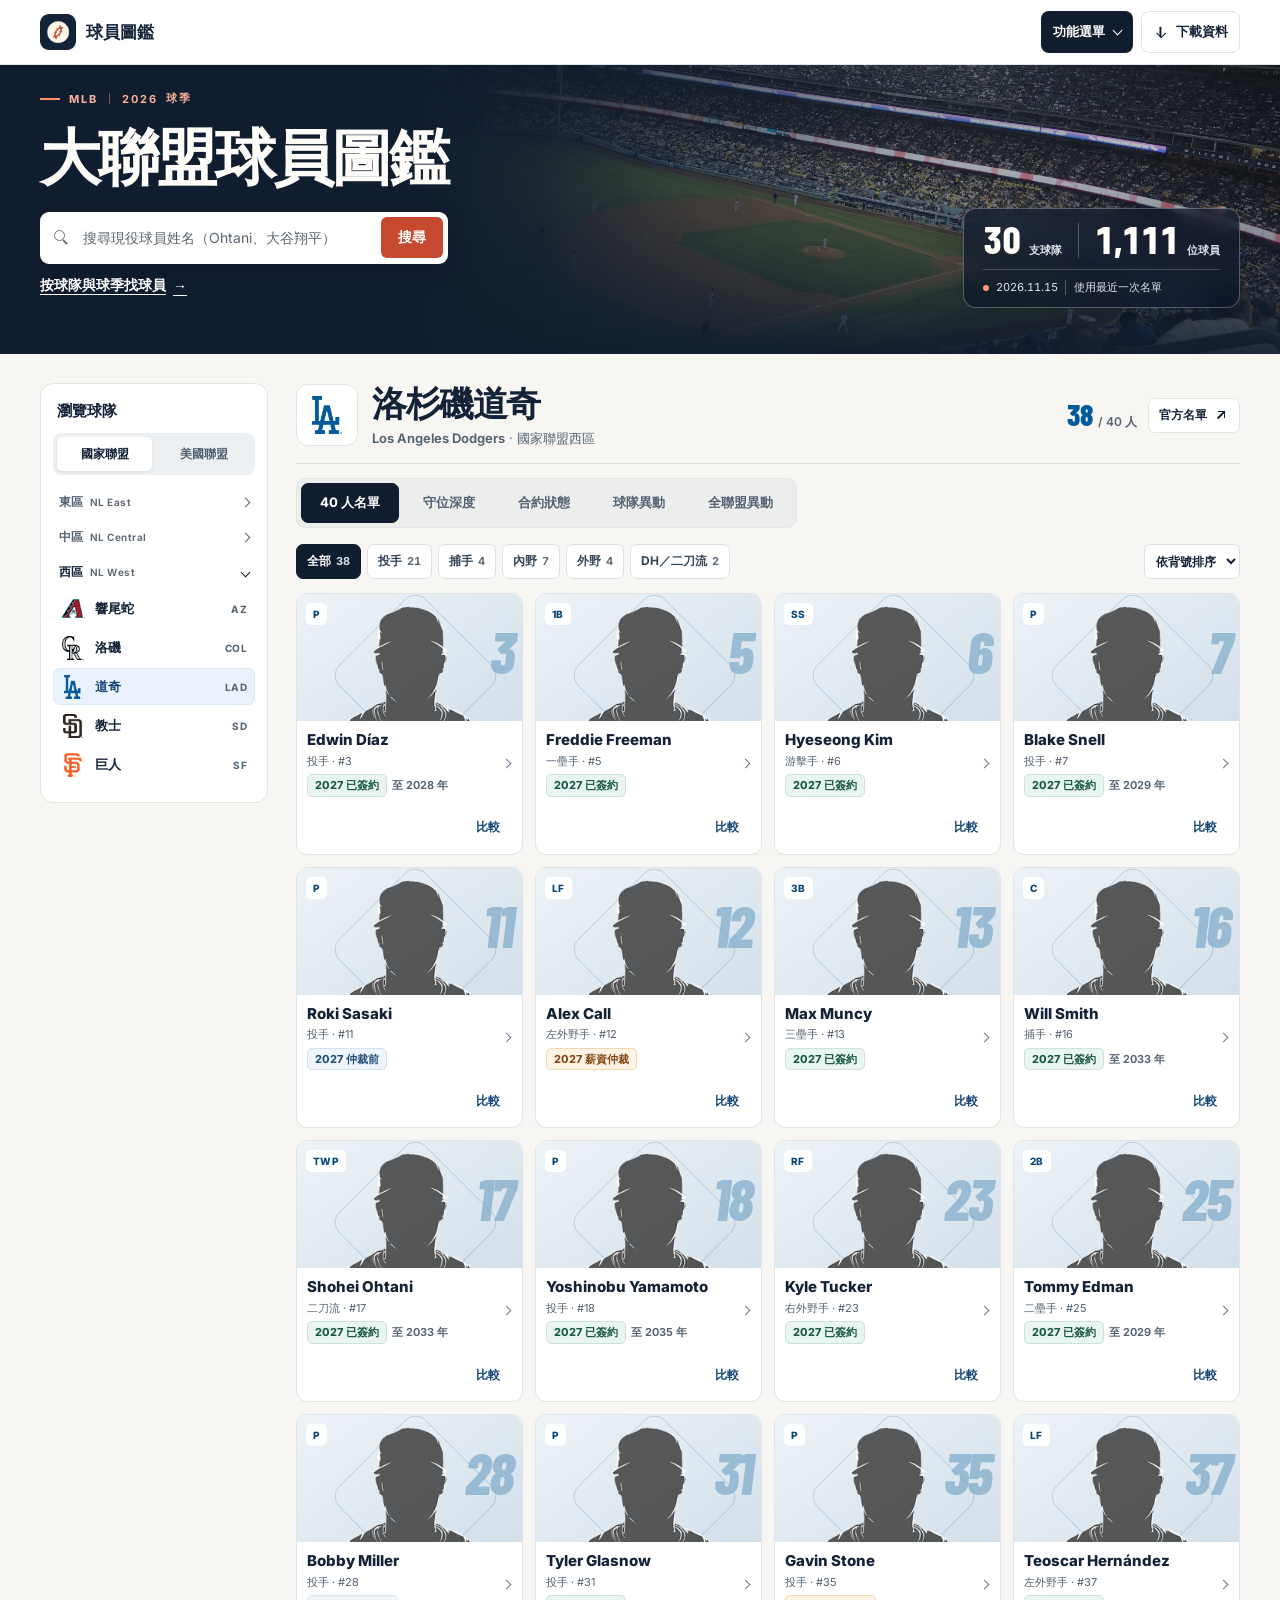
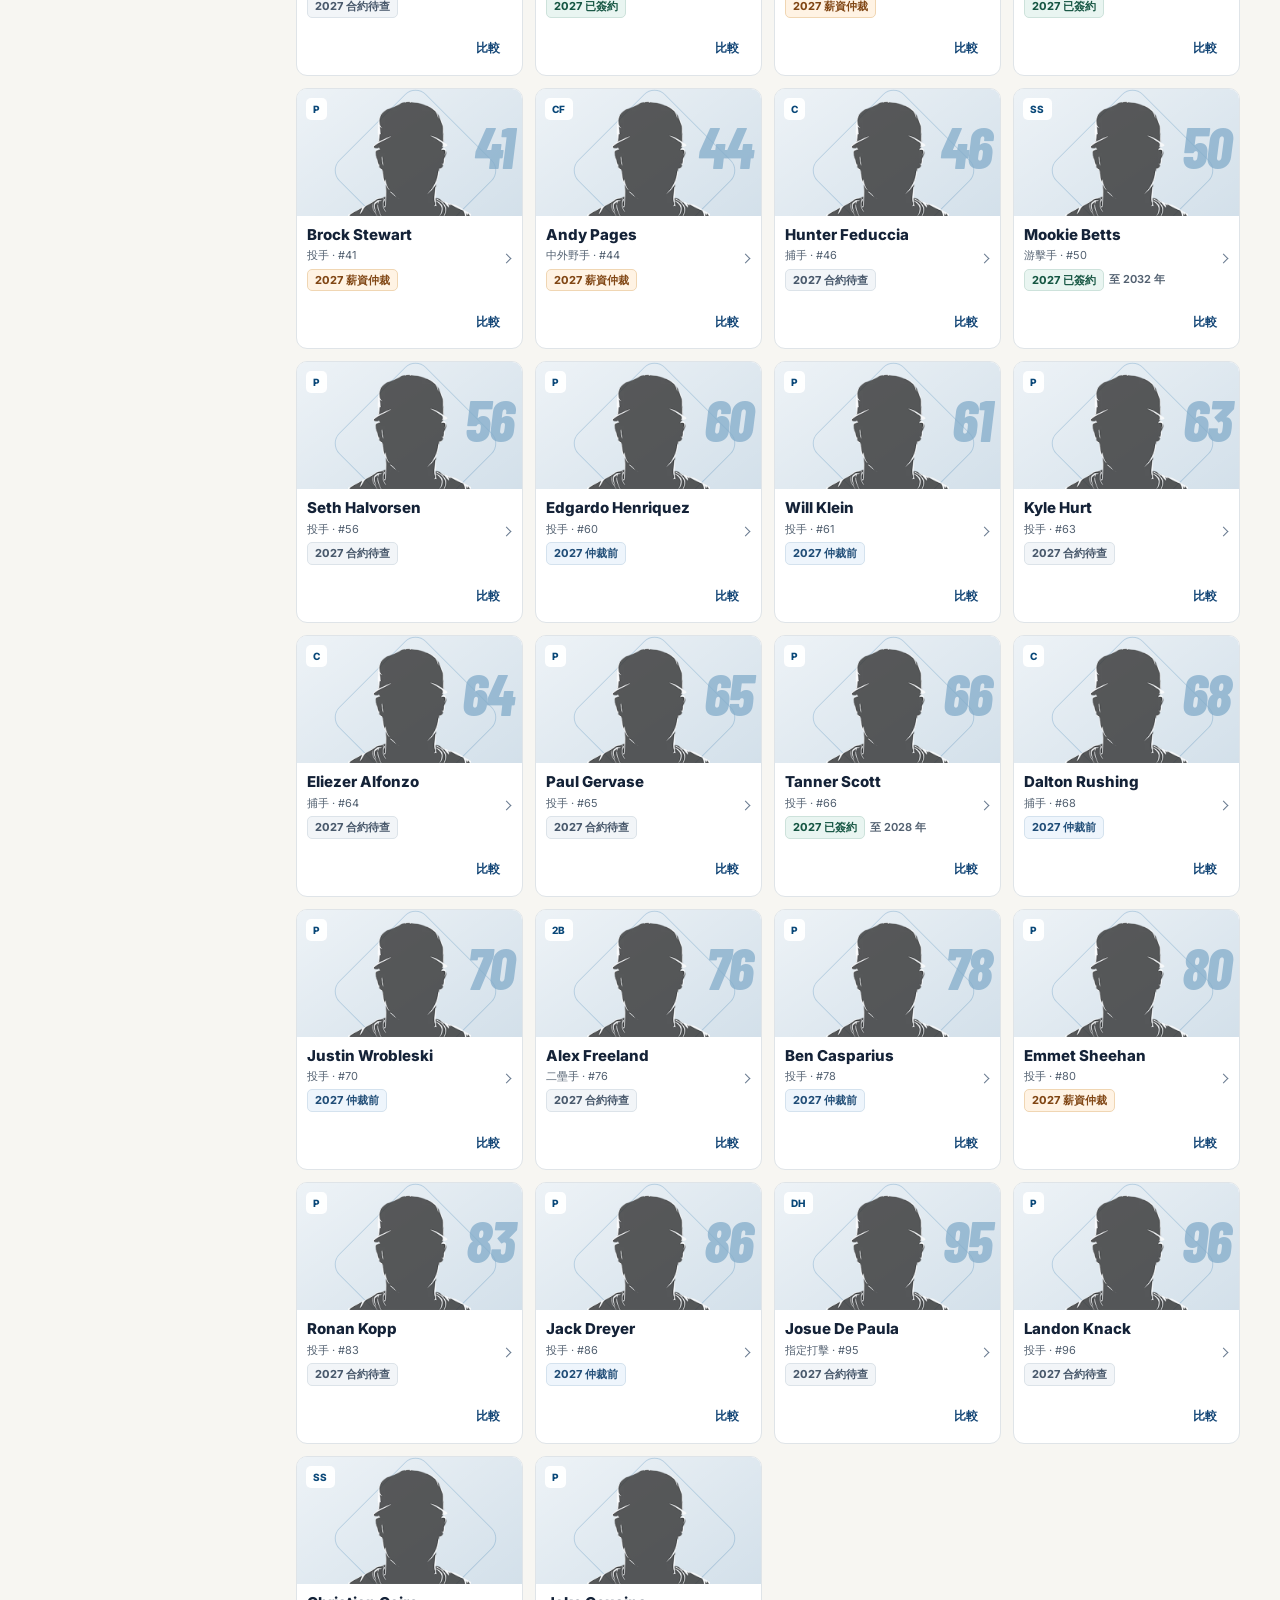
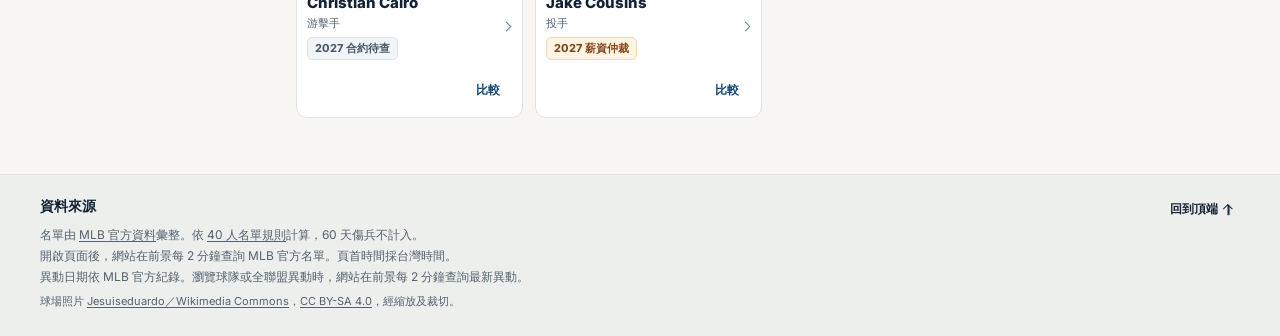
==== commit 5dafa774: "Add same-season player comparison to roster and leaderboards Overlay two player percentile profiles " ====
--- a/docs/index.html
+++ b/docs/index.html
@@ -11,7 +11,8 @@
   <link rel="preconnect" href="https://img.mlbstatic.com" crossorigin>
   <link rel="stylesheet" href="styles.css?v=7">
   <link rel="stylesheet" href="team-details.css?v=1">
-  <script type="module" src="app.js?v=8"></script>
+  <link rel="stylesheet" href="comparison.css?v=1">
+  <script type="module" src="app.js?v=9"></script>
 </head>
 <body id="top" class="home-page">
   <a class="skip-link" href="#roster">跳到球員名單</a>
--- a/docs/comparison.css
+++ b/docs/comparison.css
@@ -0,0 +1,189 @@
+.compare-launch {
+  display: inline-flex;
+  width: fit-content;
+  min-width: 52px;
+  min-height: 44px;
+  align-items: center;
+  justify-content: center;
+  padding-inline: 10px;
+  color: var(--blue);
+  font-size: 12px;
+  font-weight: 750;
+  text-decoration: none;
+  border-radius: 7px;
+}
+.compare-launch:hover { background: #eaf2fa; }
+.player-card-slot {
+  display: flex;
+  flex-direction: column;
+  min-width: 0;
+  background: var(--surface);
+  border: 1px solid #dfe4e8;
+  border-radius: 11px;
+}
+.player-card-slot .player-card {
+  flex: 1;
+  border: 0;
+  border-radius: 10px 10px 0 0;
+}
+.player-card-slot .player-card:hover { transform: none; box-shadow: none; }
+.player-card-slot .player-card:hover .player-caption strong { color: var(--blue); }
+.roster-compare { align-self: end; margin: 0 8px 4px; }
+.leader-player .leader-compare { margin: 0 0 -6px -8px; }
+
+.comparison {
+  --cmp-a: #b63a26;
+  --cmp-b: #195996;
+  margin-bottom: 20px;
+  padding: clamp(12px, 3vw, 23px);
+  background: var(--surface);
+  border: 1px solid var(--line);
+  border-radius: 12px;
+}
+.cmp-heading {
+  display: flex;
+  flex-wrap: wrap;
+  justify-content: space-between;
+  align-items: end;
+  column-gap: 22px;
+  row-gap: 10px;
+  margin-bottom: 12px;
+}
+.cmp-heading h3 { margin: 0; font-size: 22px; }
+.cmp-heading p { margin: 3px 0 0; color: var(--muted); font-size: 13px; }
+.cmp-filters { display: flex; gap: 10px; }
+.cmp-filters label { display: grid; gap: 4px; color: var(--muted); font-size: 12px; font-weight: 750; }
+.cmp-filters select,
+.cmp-picker input {
+  min-height: 44px;
+  padding: 7px 9px;
+  border: 1px solid #cbd7e2;
+  border-radius: 7px;
+  background: #fff;
+  color: var(--ink);
+  font: inherit;
+  font-size: 16px;
+}
+.cmp-picker {
+  max-width: 700px;
+  margin-inline: auto;
+  padding: 0 10px;
+  border: 1px solid #dbe3ec;
+  border-radius: 9px;
+  background: #f7f9fc;
+}
+.cmp-picker summary {
+  min-height: 44px;
+  padding: 12px 0;
+  color: var(--blue);
+  font-size: 14px;
+  font-weight: 750;
+  cursor: pointer;
+}
+.cmp-picker input { display: block; width: 100%; }
+.cmp-message { margin: 8px 0; color: var(--muted); font-size: 13px; }
+.cmp-options {
+  display: grid;
+  grid-template-columns: repeat(2, minmax(0, 1fr));
+  gap: 5px;
+  list-style: none;
+  margin: 0 0 10px;
+  padding: 0;
+}
+.cmp-options button {
+  display: flex;
+  flex-wrap: wrap;
+  align-items: center;
+  justify-content: space-between;
+  gap: 2px 7px;
+  width: 100%;
+  min-height: 44px;
+  padding: 6px 8px;
+  border: 1px solid #dce4ec;
+  border-radius: 7px;
+  background: #fff;
+  color: var(--ink);
+  font: inherit;
+  font-size: 13px;
+  text-align: start;
+  cursor: pointer;
+}
+.cmp-options button:hover { background: #eaf2fa; border-color: #a2bed8; }
+.cmp-options small { color: var(--muted); white-space: nowrap; }
+
+.cmp-figure { max-width: 660px; margin: 14px auto 0; }
+.cmp-legend {
+  display: flex;
+  flex-wrap: wrap;
+  justify-content: center;
+  gap: 6px 16px;
+  margin: 0;
+  padding: 0;
+  list-style: none;
+  font-size: 13px;
+  font-weight: 750;
+}
+.cmp-legend li { display: flex; align-items: center; gap: 6px; }
+.cmp-swatch { display: inline-block; width: 21px; flex: none; border-top: 3px solid var(--cmp-a); vertical-align: middle; }
+.cmp-swatch.cmp-dashed { border-top-color: var(--cmp-b); border-top-style: dashed; }
+.cmp-chart-hint { margin: 5px 0 0; color: var(--muted); text-align: center; font-size: 12px; }
+.cmp-radar { position: relative; width: min(100%, 445px); margin: 4px auto 0; }
+.cmp-radar svg { width: 100%; display: block; }
+.cmp-ring, .cmp-spoke { fill: none; stroke: #d7dfe9; }
+.cmp-mid-ring { stroke: #b5c2d3; }
+.cmp-active-spoke { stroke: #57758e; stroke-width: 1.7; }
+.cmp-fill { stroke: none; fill: var(--cmp-a); fill-opacity: .10; }
+.cmp-fill.cmp-dashed { fill: var(--cmp-b); }
+.cmp-edge {
+  stroke: var(--cmp-a);
+  stroke-width: 3.2;
+  stroke-linecap: round;
+  vector-effect: non-scaling-stroke;
+}
+.cmp-edge.cmp-dashed { stroke: var(--cmp-b); stroke-width: 2.6; stroke-dasharray: 6 5; }
+.cmp-vertex { fill: #fff; stroke: var(--cmp-a); stroke-width: 2.2; }
+.cmp-vertex.cmp-dashed { fill: var(--cmp-b); stroke: #fff; stroke-width: 1.3; }
+.cmp-axis-hit { fill: none; stroke: transparent; stroke-width: 23; pointer-events: stroke; cursor: pointer; }
+.cmp-axis {
+  position: absolute;
+  transform: translate(-50%, -50%);
+  min-height: 44px;
+  min-width: 55px;
+  padding: 3px 6px;
+  border: 1px solid transparent;
+  border-radius: 7px;
+  background: transparent;
+  color: var(--ink);
+  font: inherit;
+  font-size: clamp(11px, 3.4vw, 13px);
+  line-height: 1.28;
+  text-align: center;
+  white-space: nowrap;
+  cursor: pointer;
+}
+.cmp-axis:hover { background: #f3f7fb; }
+.cmp-axis[aria-pressed="true"] { border-color: #a3bbd3; background: #eaf2fa; color: #154777; }
+.cmp-axis strong, .cmp-axis small { display: block; }
+.cmp-axis small { color: var(--muted); font-size: 10px; }
+.cmp-detail {
+  padding: 9px 10px 3px;
+  border: 1px solid #dbe3ec;
+  border-radius: 9px;
+  background: #f9fbfd;
+}
+.cmp-detail h4 { margin: 0 0 2px; font-size: 14px; }
+.cmp-detail h4 span { color: var(--muted); font-size: 12px; font-weight: 500; }
+.cmp-values { width: 100%; border-collapse: collapse; font-size: 12px; font-variant-numeric: tabular-nums; }
+.cmp-values :is(th, td) { padding: 6px 4px; text-align: start; }
+.cmp-values :is(th, td):not(:first-child) { text-align: end; white-space: nowrap; }
+.cmp-values thead th { color: var(--muted); font-size: 11px; font-weight: 650; }
+.cmp-values tbody tr { border-top: 1px solid #e4eaf1; }
+.cmp-values tbody th { overflow-wrap: anywhere; }
+.cmp-values th .cmp-swatch { width: 14px; margin-inline-end: 5px; }
+.cmp-values td small { display: block; color: var(--muted); }
+.cmp-note { margin: 7px 0 0; color: var(--muted); font-size: 11px; }
+
+@media (max-width: 480px) {
+  .cmp-options { grid-template-columns: minmax(0, 1fr); }
+  .cmp-values :is(th, td) { padding-inline: 3px; }
+}
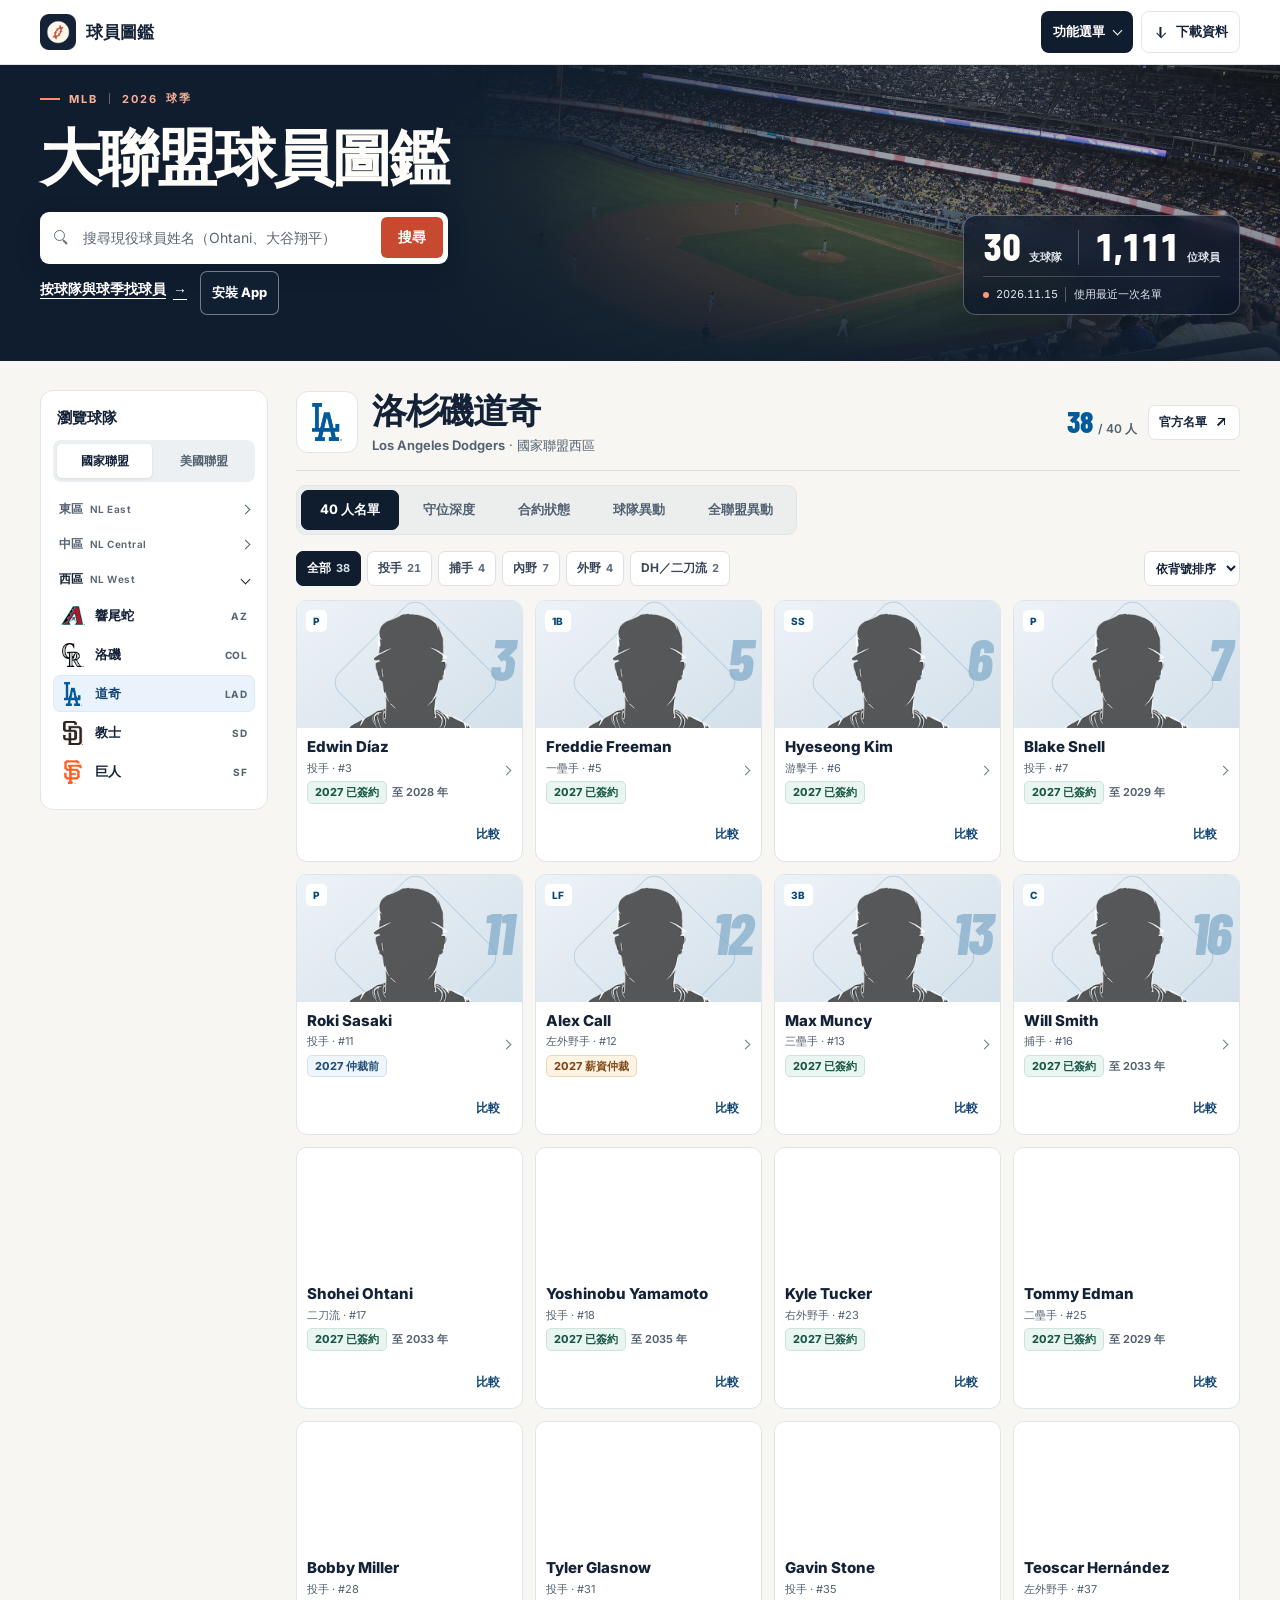
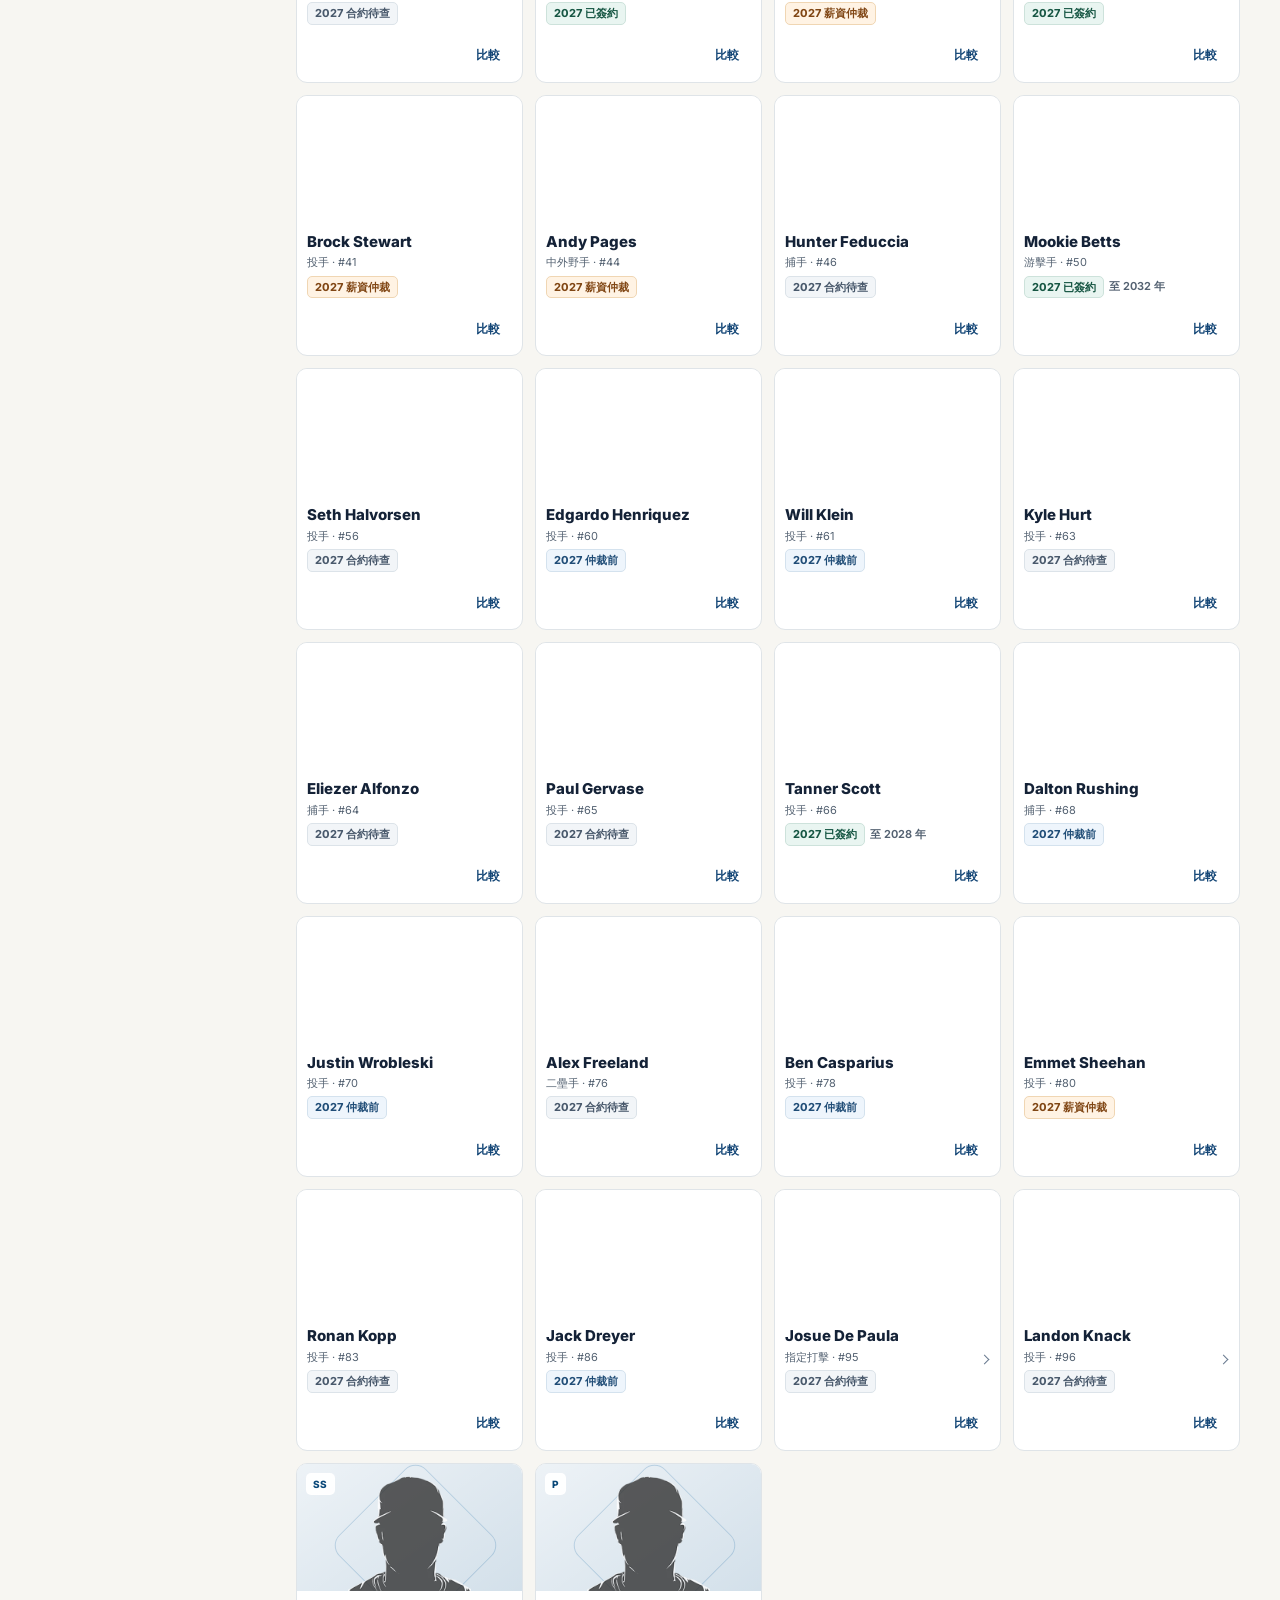
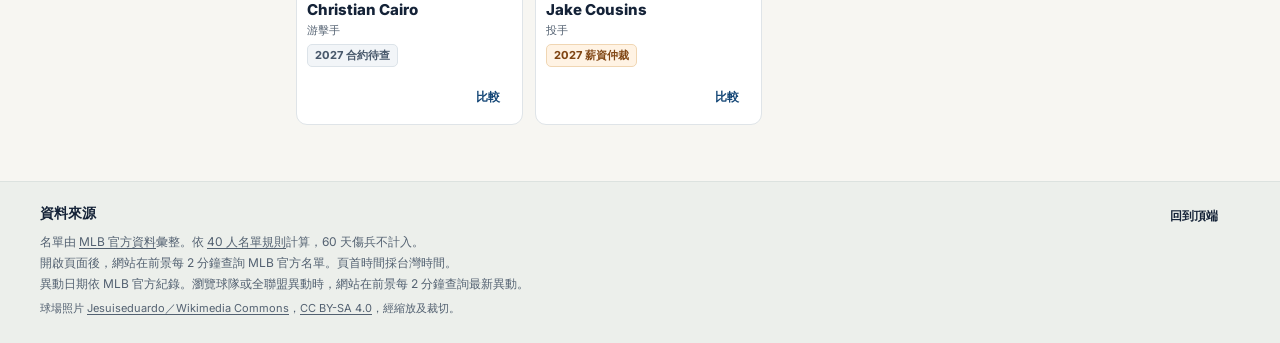
==== commit d8619d81: "Make the MLB player directory installable as a PWA Add branded icons, installation guidance, and mob" ====
--- a/docs/index.html
+++ b/docs/index.html
@@ -4,6 +4,10 @@
   <meta charset="utf-8">
   <meta name="viewport" content="width=device-width, initial-scale=1">
   <meta name="theme-color" content="#101d2e">
+  <link rel="manifest" href="app.webmanifest">
+  <link rel="apple-touch-icon" href="pwa-icon-180.png">
+  <link rel="stylesheet" href="pwa.css?v=1">
+  <script defer src="pwa.js?v=1"></script>
   <meta name="description" content="查詢 MLB 30 支球隊的官方 40 人名單、球員資料與升降、交易等球隊異動。">
   <title>球員圖鑑｜MLB 40 人名單</title>
   <link rel="icon" href="assets/baseball.png" type="image/png">
@@ -114,7 +118,10 @@
             <button type="button" id="clear-search" class="search-clear" aria-label="清除搜尋" hidden><span class="icon icon-close" aria-hidden="true"></span></button>
             <button class="search-submit" type="submit" disabled>搜尋</button>
           </form>
-          <a class="home-finder-link" href="search.html?mode=team">按球隊與球季找球員 <span aria-hidden="true">→</span></a>
+          <div class="pwa-hero-actions">
+            <a class="home-finder-link" href="search.html?mode=team">按球隊與球季找球員 <span aria-hidden="true">→</span></a>
+            <button type="button" class="pwa-install-trigger" data-pwa-install aria-haspopup="dialog" hidden>安裝 App</button>
+          </div>
         </div>
         <div class="hero-facts" aria-label="名單涵蓋範圍">
           <div class="fact-numbers">
--- a/docs/pwa.css
+++ b/docs/pwa.css
@@ -0,0 +1,115 @@
+.pwa-nav {
+  position: relative;
+  z-index: 2;
+  display: none;
+  border-bottom: 1px solid var(--line);
+  background: #fff;
+}
+.pwa-nav-inner {
+  display: grid;
+  grid-template-columns: repeat(4, minmax(0, 1fr));
+  gap: 3px;
+}
+.pwa-nav-inner > a, .pwa-charts summary {
+  display: grid;
+  min-height: 44px;
+  place-items: center;
+  padding: 4px 2px;
+  border-radius: 6px;
+  color: var(--ink);
+  font-size: 13px;
+  font-weight: 750;
+  text-decoration: none;
+  list-style: none;
+}
+.pwa-charts summary::-webkit-details-marker { display: none; }
+.pwa-charts { position: relative; }
+.pwa-charts summary { cursor: pointer; }
+.pwa-nav a[aria-current="page"], .pwa-nav a:hover, .pwa-charts[open] summary { color: #154777; background: #edf4fb; }
+.pwa-charts:has(a[aria-current="page"]) summary { color: #154777; background: #edf4fb; }
+.pwa-chart-menu {
+  position: absolute;
+  inset-inline-end: 0;
+  inset-block-start: calc(100% + 3px);
+  min-width: 168px;
+  padding: 4px;
+  border: 1px solid #d9e4ed;
+  border-radius: 8px;
+  background: #fff;
+  box-shadow: 0 6px 18px #101d2e20;
+}
+.pwa-chart-menu a {
+  display: flex;
+  min-height: 44px;
+  align-items: center;
+  padding: 5px 8px;
+  border-radius: 6px;
+  color: var(--ink);
+  font-size: 13px;
+  text-decoration: none;
+  white-space: nowrap;
+}
+.pwa-connection { background: #fbf0d8; color: #60431d; }
+.pwa-connection-inner {
+  display: flex;
+  min-height: 34px;
+  flex-wrap: wrap;
+  align-items: center;
+  justify-content: space-between;
+  gap: 5px 12px;
+  padding-block: 4px;
+  font-size: 12px;
+  font-weight: 730;
+}
+.pwa-connection button {
+  min-height: 36px;
+  padding-inline: 7px;
+  border: 0;
+  border-radius: 5px;
+  background: transparent;
+  color: inherit;
+  font: inherit;
+  text-decoration: underline;
+}
+.pwa-hero-actions { display: flex; flex-wrap: wrap; align-items: center; gap: 2px 13px; }
+.pwa-install-trigger {
+  min-height: 44px;
+  margin-top: 7px;
+  padding: 6px 11px;
+  border: 1px solid #e0eaf575;
+  border-radius: 7px;
+  background: #122235aa;
+  color: #fff;
+  font: inherit;
+  font-size: 13px;
+  font-weight: 760;
+  cursor: pointer;
+}
+.pwa-install-trigger:hover { background: #264765; }
+.pwa-install-dialog {
+  width: min(410px, calc(100% - 26px));
+  max-height: calc(100% - 28px);
+  padding: 19px;
+  border: 1px solid #d5e1eb;
+  border-radius: 13px;
+  background: #fff;
+  color: var(--ink);
+  box-shadow: 0 16px 54px #101d2e38;
+}
+.pwa-install-dialog::backdrop { background: #101d2e91; }
+.pwa-install-header { display: flex; align-items: center; gap: 12px; }
+.pwa-install-header img { border-radius: 11px; }
+.pwa-install-dialog h2 { margin: 0; font-size: 22px; }
+.pwa-install-dialog h3 { margin: 16px 0 5px; font-size: 14px; }
+.pwa-install-dialog ol { margin: 0; padding-inline-start: 22px; }
+.pwa-install-dialog li, .pwa-install-dialog p { font-size: 14px; line-height: 1.55; margin: 3px 0; }
+.pwa-install-dialog form { display: flex; justify-content: end; margin-top: 14px; }
+.pwa-install-dialog button { min-height: 44px; min-width: 64px; }
+.pwa-offline-page { padding-block: 65px; }
+.pwa-offline-page img { border-radius: 12px; }
+.pwa-offline-page h1 { margin: 13px 0 6px; font-size: 25px; }
+.pwa-offline-page p { max-width: 34em; margin: 0 0 13px; color: var(--muted); }
+
+@media (max-width: 760px), (display-mode: standalone) {
+  .pwa-nav { display: block; }
+}
